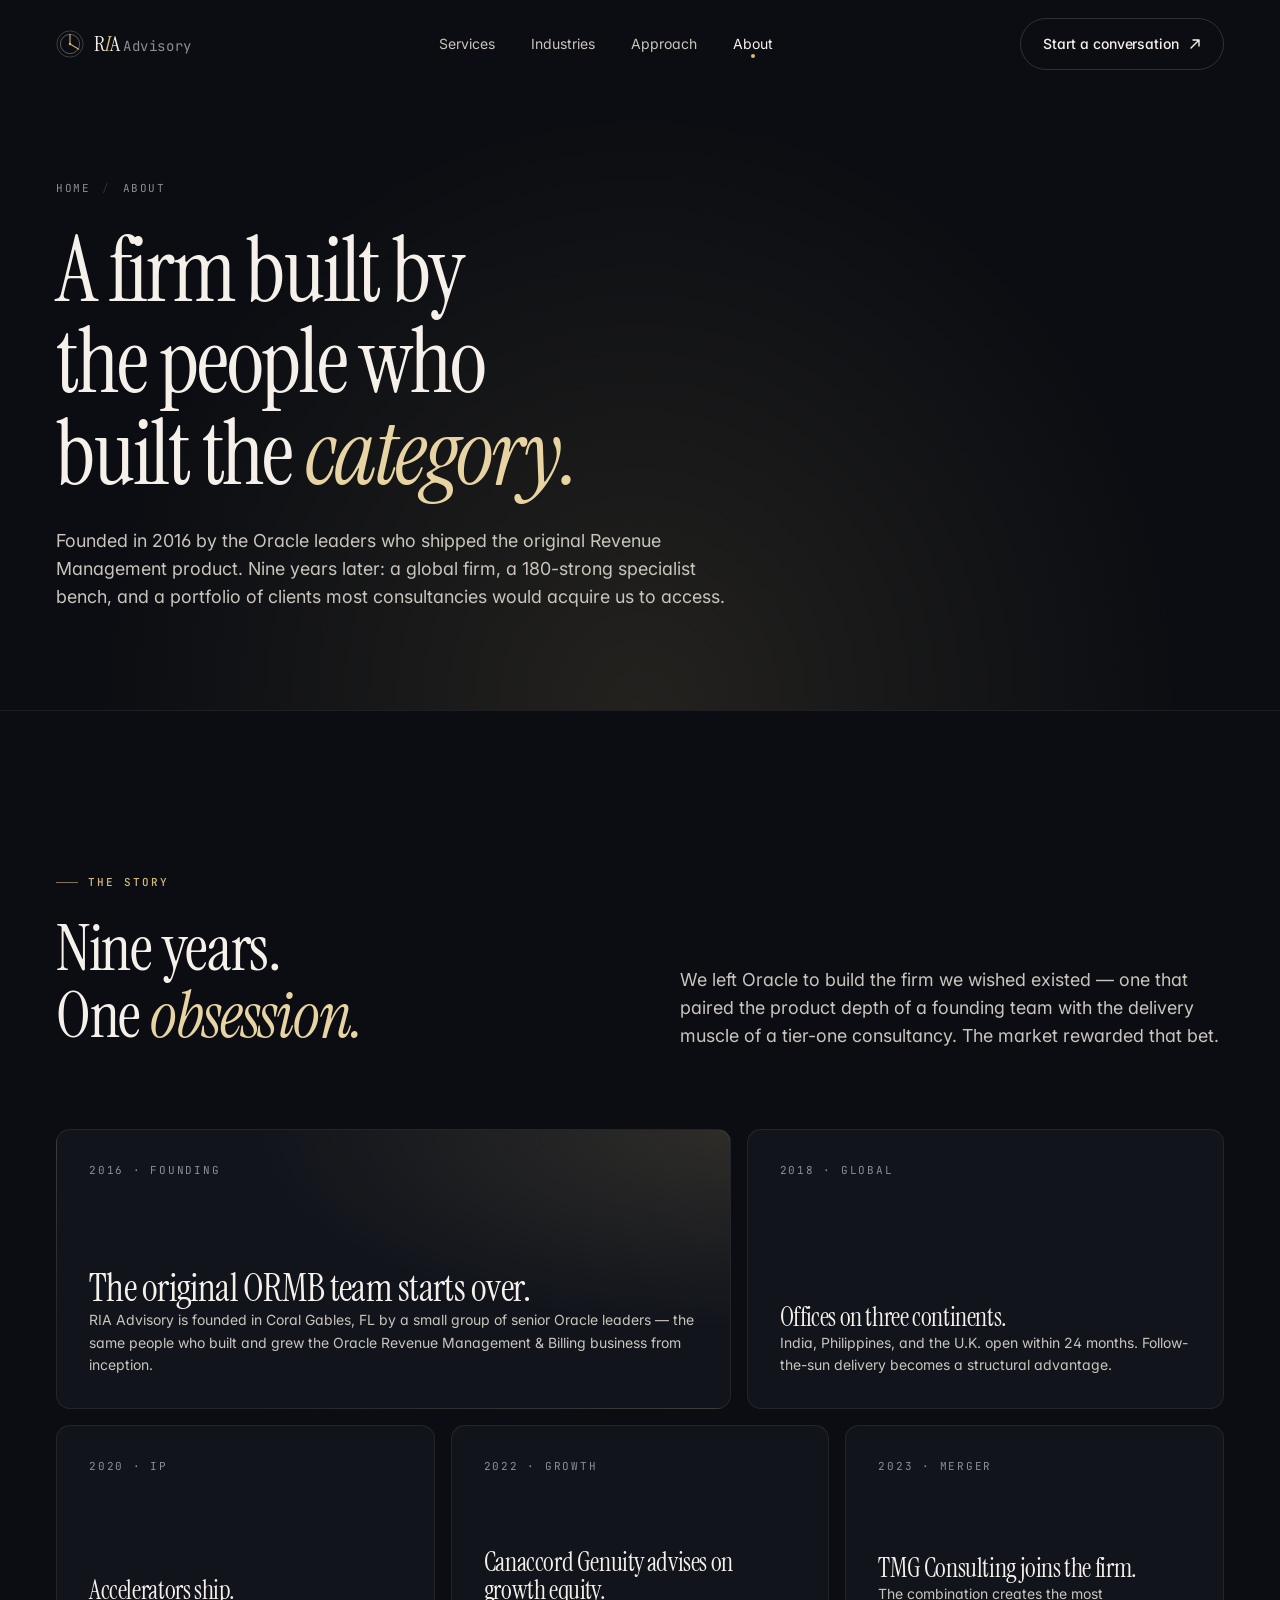
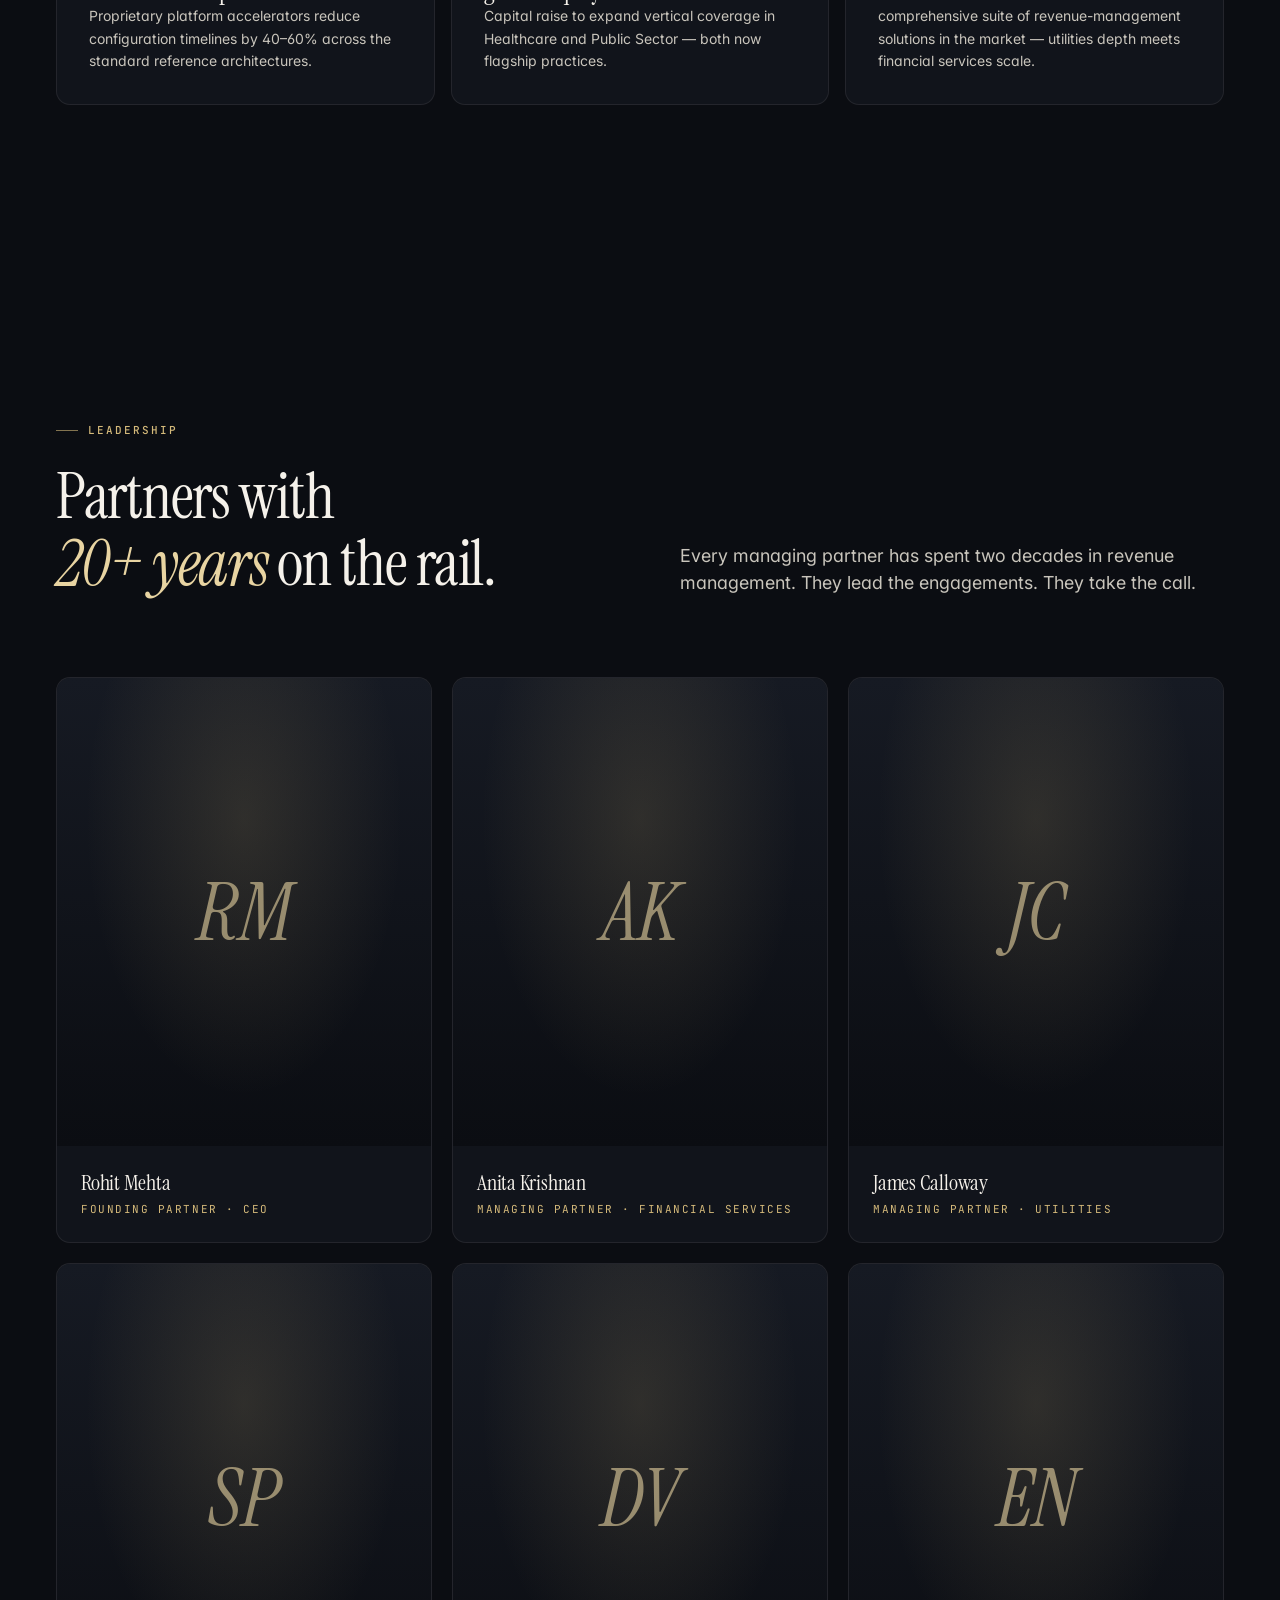
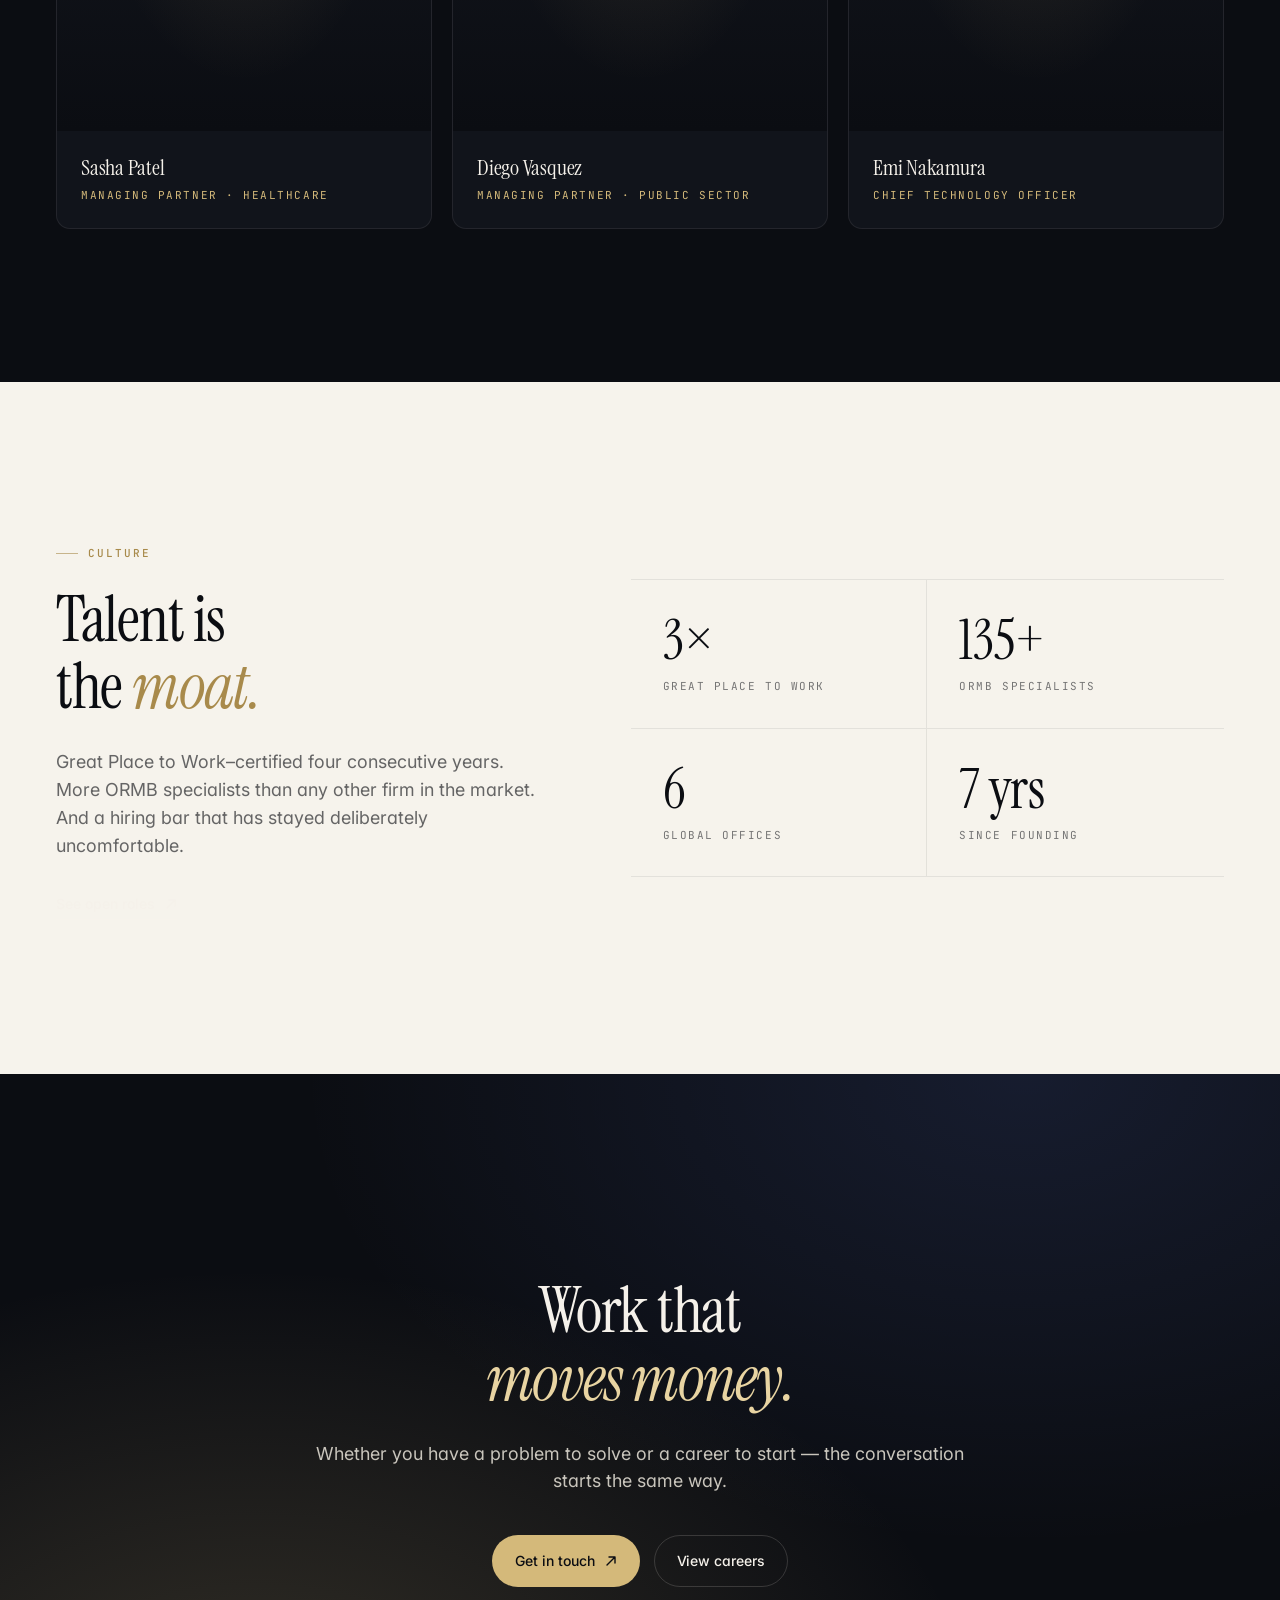
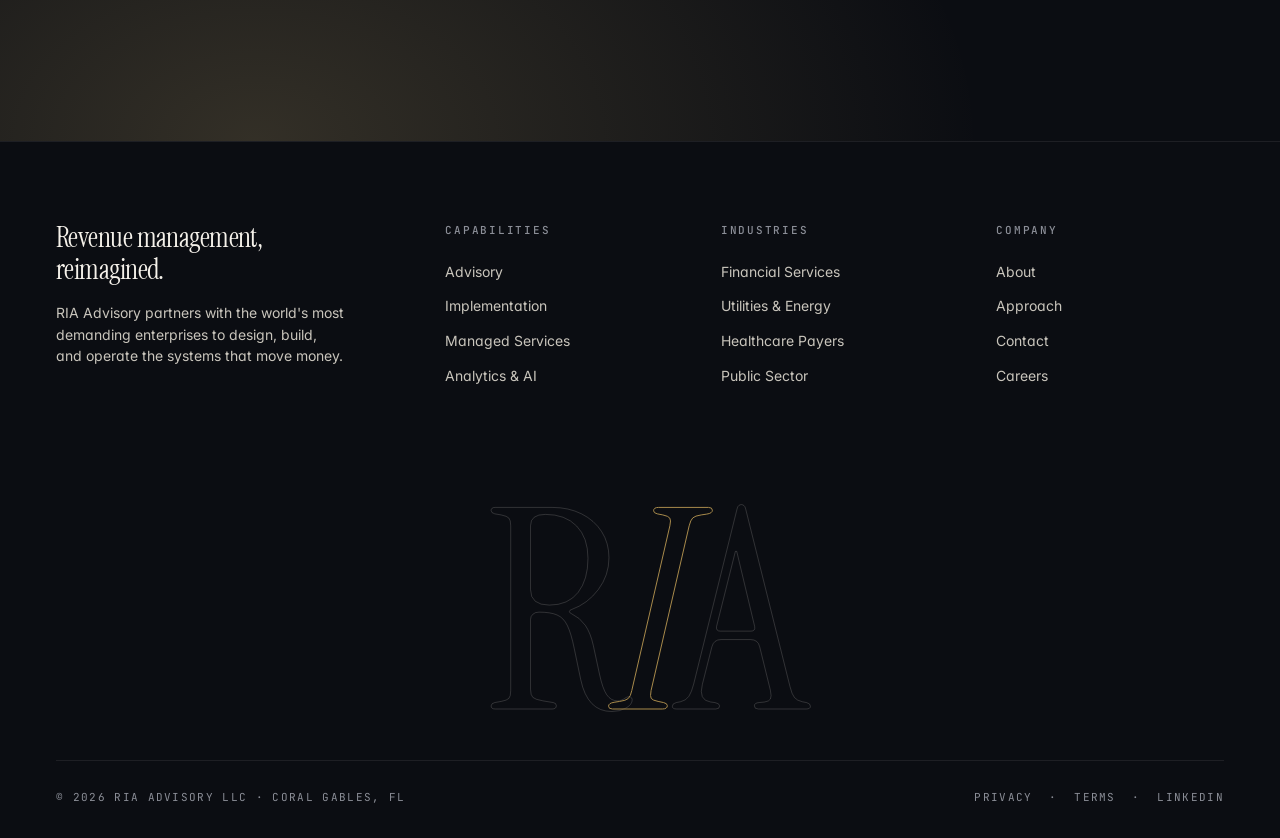
==== about.html @ 01399a69 "Complete site: industries, approach, about, contact + portable demos - industries.html: four-vertica" ====
<!doctype html>
<html lang="en">
<head>
  <meta charset="utf-8" />
  <meta name="viewport" content="width=device-width, initial-scale=1" />
  <title>About — RIA Advisory</title>
  <meta name="description" content="Founded in 2016 by the Oracle leaders who built ORMB. Today: a global consulting firm with the deepest bench of revenue-management specialists in the world." />
  <meta name="theme-color" content="#0B0D12" />
  <link rel="preconnect" href="https://fonts.googleapis.com" />
  <link rel="preconnect" href="https://fonts.gstatic.com" crossorigin />
  <link href="https://fonts.googleapis.com/css2?family=Instrument+Serif:ital@0;1&family=Inter:wght@300;400;500;600&family=JetBrains+Mono:wght@400;500&display=swap" rel="stylesheet" />
  <link rel="icon" type="image/svg+xml" href="assets/img/logo.svg" />
  <link rel="stylesheet" href="assets/css/styles.css" />
</head>
<body>

  <header class="nav">
    <div class="container nav-inner">
      <a href="index.html" class="logo">
        <span class="logo-mark" style="color: var(--ink);">
          <svg viewBox="0 0 64 64" fill="none" aria-hidden="true">
            <circle cx="32" cy="32" r="30" stroke="currentColor" stroke-width="1.4" opacity="0.35"/>
            <circle cx="32" cy="32" r="22" stroke="currentColor" stroke-width="1.4" opacity="0.55"/>
            <path d="M32 10 L32 32 L52 44" stroke="#D4B97A" stroke-width="2.4" stroke-linecap="round"/>
            <circle cx="32" cy="32" r="2.8" fill="#D4B97A"/>
          </svg>
        </span>
        <span class="logo-text">R<em>I</em>A <span style="color: var(--ink-muted); font-size: 14px; letter-spacing: 0.04em; font-family: var(--font-mono); font-style: normal;">Advisory</span></span>
      </a>
      <nav>
        <ul class="nav-links">
          <li><a href="services.html">Services</a></li>
          <li><a href="industries.html">Industries</a></li>
          <li><a href="approach.html">Approach</a></li>
          <li><a href="about.html" class="is-active">About</a></li>
        </ul>
      </nav>
      <div class="nav-cta">
        <a href="contact.html" class="btn btn-ghost">Start a conversation
          <svg class="arrow" width="12" height="12" viewBox="0 0 12 12" fill="none"><path d="M2 10L10 2M10 2H4M10 2V8" stroke="currentColor" stroke-width="1.4" stroke-linecap="round"/></svg>
        </a>
        <button class="menu-toggle" aria-label="Open menu"><span></span></button>
      </div>
    </div>
  </header>

  <div class="mobile-menu">
    <ul>
      <li><a href="services.html">Services</a></li>
      <li><a href="industries.html">Industries</a></li>
      <li><a href="approach.html">Approach</a></li>
      <li><a href="about.html">About</a></li>
      <li><a href="contact.html">Contact</a></li>
    </ul>
  </div>

  <section class="page-hero">
    <div class="container page-hero-inner">
      <div class="breadcrumb" data-reveal>
        <a href="index.html">Home</a><span>/</span>About
      </div>
      <h1 data-reveal data-reveal-delay="1">A firm built by<br/>the people who<br/>built the <em>category.</em></h1>
      <p class="lead" data-reveal data-reveal-delay="2">
        Founded in 2016 by the Oracle leaders who shipped the original
        Revenue Management product. Nine years later: a global firm,
        a 180-strong specialist bench, and a portfolio of clients
        most consultancies would acquire us to access.
      </p>
    </div>
  </section>

  <!-- STORY -->
  <section class="section">
    <div class="container">
      <div class="section-head">
        <div data-reveal>
          <div class="eyebrow">The story</div>
          <h2>Nine years.<br/>One <em>obsession.</em></h2>
        </div>
        <p class="lead" data-reveal data-reveal-delay="1">
          We left Oracle to build the firm we wished existed —
          one that paired the product depth of a founding team with
          the delivery muscle of a tier-one consultancy. The market
          rewarded that bet.
        </p>
      </div>

      <div class="bento">
        <article class="bento-card feature span-7" data-reveal>
          <div><div class="num">2016 · FOUNDING</div></div>
          <div>
            <h3>The original ORMB team starts over.</h3>
            <p>RIA Advisory is founded in Coral Gables, FL by a small group of senior Oracle leaders — the same people who built and grew the Oracle Revenue Management &amp; Billing business from inception.</p>
          </div>
        </article>

        <article class="bento-card span-5" data-reveal data-reveal-delay="1">
          <div><div class="num">2018 · GLOBAL</div></div>
          <div>
            <h3>Offices on three continents.</h3>
            <p>India, Philippines, and the U.K. open within 24 months. Follow-the-sun delivery becomes a structural advantage.</p>
          </div>
        </article>

        <article class="bento-card span-4" data-reveal>
          <div><div class="num">2020 · IP</div></div>
          <div>
            <h3>Accelerators ship.</h3>
            <p>Proprietary platform accelerators reduce configuration timelines by 40–60% across the standard reference architectures.</p>
          </div>
        </article>

        <article class="bento-card span-4" data-reveal data-reveal-delay="1">
          <div><div class="num">2022 · GROWTH</div></div>
          <div>
            <h3>Canaccord Genuity advises on growth equity.</h3>
            <p>Capital raise to expand vertical coverage in Healthcare and Public Sector — both now flagship practices.</p>
          </div>
        </article>

        <article class="bento-card span-4" data-reveal data-reveal-delay="2">
          <div><div class="num">2023 · MERGER</div></div>
          <div>
            <h3>TMG Consulting joins the firm.</h3>
            <p>The combination creates the most comprehensive suite of revenue-management solutions in the market — utilities depth meets financial services scale.</p>
          </div>
        </article>

      </div>
    </div>
  </section>

  <!-- LEADERSHIP -->
  <section class="section">
    <div class="container">
      <div class="section-head">
        <div data-reveal>
          <div class="eyebrow">Leadership</div>
          <h2>Partners with<br/><em>20+ years</em> on the rail.</h2>
        </div>
        <p class="lead" data-reveal data-reveal-delay="1">
          Every managing partner has spent two decades in revenue
          management. They lead the engagements. They take the call.
        </p>
      </div>

      <div class="team-grid">
        <article class="team-card" data-reveal>
          <div class="team-portrait"><div class="initials">RM</div></div>
          <div class="team-meta">
            <h3>Rohit Mehta</h3>
            <div class="role">Founding Partner · CEO</div>
          </div>
        </article>
        <article class="team-card" data-reveal data-reveal-delay="1">
          <div class="team-portrait"><div class="initials">AK</div></div>
          <div class="team-meta">
            <h3>Anita Krishnan</h3>
            <div class="role">Managing Partner · Financial Services</div>
          </div>
        </article>
        <article class="team-card" data-reveal data-reveal-delay="2">
          <div class="team-portrait"><div class="initials">JC</div></div>
          <div class="team-meta">
            <h3>James Calloway</h3>
            <div class="role">Managing Partner · Utilities</div>
          </div>
        </article>
        <article class="team-card" data-reveal>
          <div class="team-portrait"><div class="initials">SP</div></div>
          <div class="team-meta">
            <h3>Sasha Patel</h3>
            <div class="role">Managing Partner · Healthcare</div>
          </div>
        </article>
        <article class="team-card" data-reveal data-reveal-delay="1">
          <div class="team-portrait"><div class="initials">DV</div></div>
          <div class="team-meta">
            <h3>Diego Vasquez</h3>
            <div class="role">Managing Partner · Public Sector</div>
          </div>
        </article>
        <article class="team-card" data-reveal data-reveal-delay="2">
          <div class="team-portrait"><div class="initials">EN</div></div>
          <div class="team-meta">
            <h3>Emi Nakamura</h3>
            <div class="role">Chief Technology Officer</div>
          </div>
        </article>
      </div>
    </div>
  </section>

  <!-- CULTURE / RECOGNITION -->
  <section class="section industries">
    <div class="container">
      <div class="globe-section">
        <div data-reveal>
          <div class="eyebrow" style="margin-bottom: 24px;">Culture</div>
          <h2>Talent is<br/>the <em>moat.</em></h2>
          <p class="lead" style="margin-top: 28px;">
            Great Place to Work–certified four consecutive years.
            More ORMB specialists than any other firm in the market.
            And a hiring bar that has stayed deliberately uncomfortable.
          </p>
          <div style="margin-top: 32px;">
            <a href="#" class="btn-link">
              See open roles
              <svg class="arrow" width="12" height="12" viewBox="0 0 12 12" fill="none"><path d="M2 10L10 2M10 2H4M10 2V8" stroke="currentColor" stroke-width="1.4" stroke-linecap="round"/></svg>
            </a>
          </div>
        </div>

        <div data-reveal data-reveal-delay="1" style="display: grid; grid-template-columns: 1fr 1fr; gap: 0; border-top: 1px solid var(--line-light); border-bottom: 1px solid var(--line-light);">
          <div style="padding: 32px; border-right: 1px solid var(--line-light); border-bottom: 1px solid var(--line-light);">
            <div style="font-family: var(--font-serif); font-size: 56px; line-height: 1; color: var(--ink-dark);"><span data-count="4">0</span>×</div>
            <div style="font-family: var(--font-mono); font-size: 11px; letter-spacing: 0.14em; text-transform: uppercase; color: rgba(11,13,18,0.55); margin-top: 10px;">Great Place to Work</div>
          </div>
          <div style="padding: 32px; border-bottom: 1px solid var(--line-light);">
            <div style="font-family: var(--font-serif); font-size: 56px; line-height: 1; color: var(--ink-dark);"><span data-count="180" data-suffix="+">0</span></div>
            <div style="font-family: var(--font-mono); font-size: 11px; letter-spacing: 0.14em; text-transform: uppercase; color: rgba(11,13,18,0.55); margin-top: 10px;">ORMB specialists</div>
          </div>
          <div style="padding: 32px; border-right: 1px solid var(--line-light);">
            <div style="font-family: var(--font-serif); font-size: 56px; line-height: 1; color: var(--ink-dark);"><span data-count="8">0</span></div>
            <div style="font-family: var(--font-mono); font-size: 11px; letter-spacing: 0.14em; text-transform: uppercase; color: rgba(11,13,18,0.55); margin-top: 10px;">Global offices</div>
          </div>
          <div style="padding: 32px;">
            <div style="font-family: var(--font-serif); font-size: 56px; line-height: 1; color: var(--ink-dark);"><span data-count="9">0</span> yrs</div>
            <div style="font-family: var(--font-mono); font-size: 11px; letter-spacing: 0.14em; text-transform: uppercase; color: rgba(11,13,18,0.55); margin-top: 10px;">Since founding</div>
          </div>
        </div>
      </div>
    </div>
  </section>

  <section class="cta-section">
    <div class="container">
      <div class="cta-inner">
        <div class="eyebrow" data-reveal>Let's talk</div>
        <h2 data-reveal data-reveal-delay="1">Work that<br/><em>moves money.</em></h2>
        <p class="lead" data-reveal data-reveal-delay="2">Whether you have a problem to solve or a career to start — the conversation starts the same way.</p>
        <div class="cta-actions" data-reveal data-reveal-delay="3">
          <a href="contact.html" class="btn btn-gold">Get in touch
            <svg class="arrow" width="12" height="12" viewBox="0 0 12 12" fill="none"><path d="M2 10L10 2M10 2H4M10 2V8" stroke="currentColor" stroke-width="1.4" stroke-linecap="round"/></svg>
          </a>
          <a href="#" class="btn btn-ghost">View careers</a>
        </div>
      </div>
    </div>
  </section>

  <footer class="footer">
    <div class="container">
      <div class="footer-top">
        <div class="footer-brand">
          <h4>Revenue management, reimagined.</h4>
          <p>RIA Advisory partners with the world's most demanding enterprises to design, build, and operate the systems that move money.</p>
        </div>
        <div class="footer-col">
          <h5>Capabilities</h5>
          <ul>
            <li><a href="services.html">Advisory</a></li>
            <li><a href="services.html">Implementation</a></li>
            <li><a href="services.html">Managed Services</a></li>
            <li><a href="services.html">Analytics &amp; AI</a></li>
          </ul>
        </div>
        <div class="footer-col">
          <h5>Industries</h5>
          <ul>
            <li><a href="industries.html">Financial Services</a></li>
            <li><a href="industries.html">Utilities &amp; Energy</a></li>
            <li><a href="industries.html">Healthcare Payers</a></li>
            <li><a href="industries.html">Public Sector</a></li>
          </ul>
        </div>
        <div class="footer-col">
          <h5>Company</h5>
          <ul>
            <li><a href="about.html">About</a></li>
            <li><a href="approach.html">Approach</a></li>
            <li><a href="contact.html">Contact</a></li>
            <li><a href="#">Careers</a></li>
          </ul>
        </div>
      </div>
      <div class="brand-mark-lg">R<em>I</em>A</div>
      <div class="footer-bottom">
        <div>© <span id="y">2026</span> RIA Advisory LLC · Coral Gables, FL</div>
        <div><a href="#">Privacy</a> &nbsp;·&nbsp; <a href="#">Terms</a> &nbsp;·&nbsp; <a href="#">LinkedIn</a></div>
      </div>
    </div>
  </footer>

  <script src="assets/js/main.js" defer></script>
</body>
</html>
---- assets/css/styles.css ----
/* ============================================================
   RIA Advisory — Design System
   ============================================================ */

:root {
  /* Palette */
  --bg: #0B0D12;
  --bg-elev: #11141B;
  --bg-soft: #161A23;
  --bg-light: #F6F3EC;
  --bg-light-soft: #EFEBE1;
  --ink: #F5F1EA;
  --ink-soft: #C9C5BC;
  --ink-muted: #8B8E97;
  --ink-dark: #0B0D12;
  --line: rgba(245, 241, 234, 0.08);
  --line-strong: rgba(245, 241, 234, 0.16);
  --line-light: rgba(11, 13, 18, 0.08);

  /* Accents */
  --gold: #D4B97A;
  --gold-soft: #E8D4A2;
  --gold-deep: #A88A4B;
  --blue: #6A8BFF;
  --blue-deep: #3E5BD9;
  --rust: #C97A4A;

  /* Type */
  --font-serif: "Instrument Serif", "GT Sectra", "New York", Georgia, serif;
  --font-sans: "Inter", -apple-system, BlinkMacSystemFont, "Segoe UI", Helvetica, Arial, sans-serif;
  --font-mono: "JetBrains Mono", "SF Mono", ui-monospace, Menlo, Consolas, monospace;

  /* Layout */
  --maxw: 1280px;
  --gutter: clamp(20px, 5vw, 56px);
  --radius: 4px;
  --radius-lg: 14px;
  --radius-xl: 22px;

  /* Motion */
  --ease: cubic-bezier(0.22, 1, 0.36, 1);
  --ease-out: cubic-bezier(0.16, 1, 0.3, 1);
}

* { box-sizing: border-box; margin: 0; padding: 0; }
*::selection { background: var(--gold); color: var(--ink-dark); }

html { scroll-behavior: smooth; -webkit-text-size-adjust: 100%; }

body {
  font-family: var(--font-sans);
  background: var(--bg);
  color: var(--ink);
  font-size: 16px;
  line-height: 1.55;
  font-weight: 400;
  -webkit-font-smoothing: antialiased;
  -moz-osx-font-smoothing: grayscale;
  overflow-x: hidden;
  font-feature-settings: "ss01", "cv11";
}

img, svg { display: block; max-width: 100%; }
a { color: inherit; text-decoration: none; }
button { font: inherit; color: inherit; background: none; border: 0; cursor: pointer; }

/* ============================================================
   Typography
   ============================================================ */

.eyebrow {
  font-family: var(--font-mono);
  font-size: 11px;
  letter-spacing: 0.18em;
  text-transform: uppercase;
  color: var(--gold);
  font-weight: 500;
  display: inline-flex;
  align-items: center;
  gap: 10px;
}
.eyebrow::before {
  content: "";
  display: inline-block;
  width: 22px;
  height: 1px;
  background: var(--gold);
  opacity: 0.6;
}

.display {
  font-family: var(--font-serif);
  font-weight: 400;
  letter-spacing: -0.02em;
  line-height: 1.02;
  font-size: clamp(48px, 8vw, 112px);
}
.display em { font-style: italic; color: var(--gold-soft); }

h1, h2, h3, h4 { font-weight: 500; letter-spacing: -0.015em; line-height: 1.15; }

h2 {
  font-family: var(--font-serif);
  font-weight: 400;
  font-size: clamp(34px, 5vw, 64px);
  line-height: 1.05;
  letter-spacing: -0.02em;
}
h2 em { font-style: italic; color: var(--gold-soft); }

h3 {
  font-size: clamp(20px, 1.6vw, 24px);
  font-weight: 500;
  letter-spacing: -0.01em;
}

p { color: var(--ink-soft); }
.lead { font-size: clamp(17px, 1.4vw, 20px); line-height: 1.55; color: var(--ink-soft); max-width: 60ch; }

/* ============================================================
   Layout
   ============================================================ */

.container {
  width: 100%;
  max-width: var(--maxw);
  margin: 0 auto;
  padding: 0 var(--gutter);
}

section { position: relative; }

.section {
  padding: clamp(80px, 12vw, 160px) 0;
  position: relative;
}
.section-sm { padding: clamp(60px, 8vw, 100px) 0; }

.divider {
  height: 1px;
  background: var(--line);
  width: 100%;
}

/* ============================================================
   Buttons
   ============================================================ */

.btn {
  display: inline-flex;
  align-items: center;
  gap: 10px;
  padding: 14px 22px;
  border-radius: 999px;
  font-size: 14px;
  font-weight: 500;
  letter-spacing: -0.005em;
  transition: all 0.4s var(--ease);
  white-space: nowrap;
  border: 1px solid transparent;
}

.btn-primary {
  background: var(--ink);
  color: var(--ink-dark);
}
.btn-primary:hover { background: var(--gold); transform: translateY(-1px); }

.btn-ghost {
  border-color: var(--line-strong);
  color: var(--ink);
}
.btn-ghost:hover { border-color: var(--ink-soft); background: rgba(245,241,234,0.04); }

.btn-gold {
  background: var(--gold);
  color: var(--ink-dark);
}
.btn-gold:hover { background: var(--gold-soft); transform: translateY(-1px); }

.btn .arrow { transition: transform 0.4s var(--ease); }
.btn:hover .arrow { transform: translate(3px, -3px); }

.btn-link {
  display: inline-flex;
  align-items: center;
  gap: 10px;
  font-size: 14px;
  font-weight: 500;
  color: var(--ink);
  padding-bottom: 4px;
  border-bottom: 1px solid var(--line-strong);
  transition: all 0.3s var(--ease);
}
.btn-link:hover { border-color: var(--gold); color: var(--gold); }
.btn-link .arrow { transition: transform 0.3s var(--ease); }
.btn-link:hover .arrow { transform: translate(3px, -3px); }

/* ============================================================
   Navigation
   ============================================================ */

.nav {
  position: fixed;
  top: 0; left: 0; right: 0;
  z-index: 100;
  padding: 18px 0;
  transition: all 0.4s var(--ease);
}
.nav::before {
  content: "";
  position: absolute;
  inset: 0;
  background: rgba(11, 13, 18, 0.0);
  backdrop-filter: blur(0);
  -webkit-backdrop-filter: blur(0);
  transition: all 0.4s var(--ease);
  border-bottom: 1px solid transparent;
}
.nav.is-scrolled::before {
  background: rgba(11, 13, 18, 0.72);
  backdrop-filter: blur(18px) saturate(180%);
  -webkit-backdrop-filter: blur(18px) saturate(180%);
  border-bottom-color: var(--line);
}
.nav.is-scrolled { padding: 14px 0; }

.nav-inner {
  position: relative;
  display: flex;
  align-items: center;
  justify-content: space-between;
  gap: 32px;
}

.logo {
  display: inline-flex;
  align-items: center;
  gap: 10px;
  font-family: var(--font-serif);
  font-size: 22px;
  letter-spacing: -0.02em;
  color: var(--ink);
}
.logo-mark {
  width: 28px; height: 28px;
  display: grid;
  place-items: center;
}
.logo-mark svg { width: 100%; height: 100%; }
.logo-text { font-weight: 400; }
.logo-text em { font-style: italic; color: var(--gold); }

.nav-links {
  display: flex;
  align-items: center;
  gap: 36px;
  list-style: none;
}
.nav-links a {
  font-size: 14px;
  color: var(--ink-soft);
  transition: color 0.3s var(--ease);
  position: relative;
}
.nav-links a:hover { color: var(--ink); }
.nav-links a.is-active { color: var(--ink); }
.nav-links a.is-active::after {
  content: "";
  position: absolute;
  bottom: -6px;
  left: 50%;
  transform: translateX(-50%);
  width: 4px; height: 4px;
  border-radius: 50%;
  background: var(--gold);
}

.nav-cta { display: flex; align-items: center; gap: 12px; }

.menu-toggle {
  display: none;
  width: 40px;
  height: 40px;
  align-items: center;
  justify-content: center;
  border: 1px solid var(--line-strong);
  border-radius: 999px;
}
.menu-toggle span {
  display: block;
  width: 16px;
  height: 1px;
  background: var(--ink);
  position: relative;
}
.menu-toggle span::before, .menu-toggle span::after {
  content: "";
  position: absolute;
  left: 0;
  width: 16px;
  height: 1px;
  background: var(--ink);
}
.menu-toggle span::before { top: -5px; }
.menu-toggle span::after { top: 5px; }

@media (max-width: 880px) {
  .nav-links { display: none; }
  .menu-toggle { display: inline-flex; }
  .nav-cta .btn { display: none; }
}

/* Mobile menu drawer */
.mobile-menu {
  position: fixed;
  inset: 0;
  background: var(--bg);
  z-index: 99;
  padding: 100px var(--gutter) 40px;
  opacity: 0;
  visibility: hidden;
  transition: all 0.5s var(--ease);
}
.mobile-menu.is-open { opacity: 1; visibility: visible; }
.mobile-menu ul { list-style: none; display: flex; flex-direction: column; gap: 8px; }
.mobile-menu a {
  display: block;
  padding: 18px 0;
  font-family: var(--font-serif);
  font-size: 36px;
  letter-spacing: -0.02em;
  border-bottom: 1px solid var(--line);
}

/* ============================================================
   Hero
   ============================================================ */

.hero {
  position: relative;
  padding-top: clamp(140px, 18vh, 200px);
  padding-bottom: clamp(80px, 12vw, 140px);
  min-height: 100vh;
  display: flex;
  align-items: center;
  overflow: hidden;
}

.hero-bg {
  position: absolute;
  inset: 0;
  z-index: 0;
  overflow: hidden;
  pointer-events: none;
}
.hero-bg::before {
  content: "";
  position: absolute;
  top: -10%;
  right: -10%;
  width: 60%;
  height: 80%;
  background: radial-gradient(ellipse at center, rgba(212,185,122,0.18), transparent 60%);
  filter: blur(60px);
}
.hero-bg::after {
  content: "";
  position: absolute;
  bottom: -20%;
  left: -10%;
  width: 60%;
  height: 70%;
  background: radial-gradient(ellipse at center, rgba(106,139,255,0.12), transparent 60%);
  filter: blur(60px);
}

.grid-overlay {
  position: absolute;
  inset: 0;
  background-image:
    linear-gradient(var(--line) 1px, transparent 1px),
    linear-gradient(90deg, var(--line) 1px, transparent 1px);
  background-size: 80px 80px;
  mask-image: radial-gradient(ellipse at 50% 40%, black 20%, transparent 75%);
  -webkit-mask-image: radial-gradient(ellipse at 50% 40%, black 20%, transparent 75%);
  pointer-events: none;
  opacity: 0.5;
}

.hero-content {
  position: relative;
  z-index: 2;
  display: grid;
  grid-template-columns: 1.4fr 1fr;
  gap: 80px;
  align-items: end;
  width: 100%;
}

@media (max-width: 920px) {
  .hero-content { grid-template-columns: 1fr; gap: 48px; }
}

.hero-headline { max-width: 900px; }
.hero-headline .eyebrow { margin-bottom: 28px; }
.hero-headline .display { margin-bottom: 36px; }
.hero-headline .lead { margin-bottom: 40px; max-width: 56ch; }

.hero-actions { display: flex; gap: 14px; flex-wrap: wrap; }

.hero-side {
  border-left: 1px solid var(--line);
  padding-left: 32px;
  display: flex;
  flex-direction: column;
  gap: 28px;
  align-self: end;
}
@media (max-width: 920px) {
  .hero-side { border-left: 0; padding-left: 0; border-top: 1px solid var(--line); padding-top: 32px; }
}
.hero-stat .num {
  font-family: var(--font-serif);
  font-size: 56px;
  line-height: 1;
  letter-spacing: -0.02em;
  color: var(--ink);
}
.hero-stat .num em { font-style: italic; color: var(--gold-soft); }
.hero-stat .label {
  margin-top: 8px;
  font-family: var(--font-mono);
  font-size: 11px;
  letter-spacing: 0.14em;
  text-transform: uppercase;
  color: var(--ink-muted);
}

/* Scroll indicator */
.scroll-indicator {
  position: absolute;
  bottom: 36px;
  left: 50%;
  transform: translateX(-50%);
  display: flex;
  flex-direction: column;
  align-items: center;
  gap: 12px;
  color: var(--ink-muted);
  font-family: var(--font-mono);
  font-size: 10px;
  letter-spacing: 0.2em;
  text-transform: uppercase;
  z-index: 2;
}
.scroll-indicator .line {
  width: 1px;
  height: 40px;
  background: linear-gradient(to bottom, transparent, var(--gold));
  animation: scroll-pulse 2.4s infinite var(--ease);
}
@keyframes scroll-pulse {
  0%, 100% { transform: scaleY(0.4); transform-origin: top; opacity: 0.4; }
  50% { transform: scaleY(1); opacity: 1; }
}

/* ============================================================
   Marquee / Client strip
   ============================================================ */

.marquee {
  padding: 32px 0;
  border-top: 1px solid var(--line);
  border-bottom: 1px solid var(--line);
  background: rgba(245,241,234,0.015);
  overflow: hidden;
  position: relative;
}
.marquee-label {
  position: absolute;
  left: var(--gutter);
  top: 50%;
  transform: translateY(-50%);
  background: var(--bg);
  padding-right: 28px;
  font-family: var(--font-mono);
  font-size: 11px;
  letter-spacing: 0.18em;
  text-transform: uppercase;
  color: var(--ink-muted);
  z-index: 2;
}
.marquee-label::after {
  content: "";
  position: absolute;
  left: 100%;
  top: 50%;
  transform: translateY(-50%);
  width: 80px;
  height: 100%;
  background: linear-gradient(to right, var(--bg), transparent);
}
.marquee-track {
  display: flex;
  width: max-content;
  animation: marquee 50s linear infinite;
  gap: 80px;
  padding-left: 360px;
  align-items: center;
}
.marquee-item {
  font-family: var(--font-serif);
  font-size: 26px;
  letter-spacing: -0.01em;
  color: var(--ink-muted);
  white-space: nowrap;
  display: flex;
  align-items: center;
  gap: 80px;
  transition: color 0.3s var(--ease);
}
.marquee-item:hover { color: var(--ink); }
.marquee-item::after {
  content: "✦";
  font-size: 8px;
  color: var(--gold);
  opacity: 0.6;
}
@keyframes marquee {
  to { transform: translateX(-50%); }
}

/* ============================================================
   Capabilities — bento grid
   ============================================================ */

.section-head {
  display: grid;
  grid-template-columns: 1fr 1fr;
  gap: 80px;
  margin-bottom: 80px;
  align-items: end;
}
@media (max-width: 880px) {
  .section-head { grid-template-columns: 1fr; gap: 24px; margin-bottom: 48px; }
}
.section-head .eyebrow { margin-bottom: 24px; }
.section-head .lead { max-width: 52ch; }

.bento {
  display: grid;
  grid-template-columns: repeat(12, 1fr);
  gap: 16px;
}

.bento-card {
  background: var(--bg-elev);
  border: 1px solid var(--line);
  border-radius: var(--radius-lg);
  padding: 32px;
  position: relative;
  overflow: hidden;
  transition: all 0.5s var(--ease);
  min-height: 280px;
  display: flex;
  flex-direction: column;
  justify-content: space-between;
  gap: 24px;
}
.bento-card:hover {
  border-color: var(--line-strong);
  background: var(--bg-soft);
  transform: translateY(-2px);
}
.bento-card .num {
  font-family: var(--font-mono);
  font-size: 11px;
  letter-spacing: 0.16em;
  color: var(--ink-muted);
}
.bento-card h3 {
  font-family: var(--font-serif);
  font-size: clamp(24px, 2vw, 32px);
  font-weight: 400;
  letter-spacing: -0.015em;
  line-height: 1.1;
}
.bento-card p { font-size: 14px; line-height: 1.6; }
.bento-card .tags {
  display: flex;
  gap: 8px;
  flex-wrap: wrap;
}
.bento-card .tag {
  font-family: var(--font-mono);
  font-size: 10px;
  letter-spacing: 0.1em;
  text-transform: uppercase;
  color: var(--ink-muted);
  padding: 5px 10px;
  border: 1px solid var(--line);
  border-radius: 999px;
}

.bento-card.span-4 { grid-column: span 4; }
.bento-card.span-5 { grid-column: span 5; }
.bento-card.span-6 { grid-column: span 6; }
.bento-card.span-7 { grid-column: span 7; }
.bento-card.span-8 { grid-column: span 8; }
.bento-card.span-12 { grid-column: span 12; }

.bento-card.feature {
  background:
    radial-gradient(ellipse at top right, rgba(212,185,122,0.15), transparent 50%),
    var(--bg-elev);
}
.bento-card.feature h3 { font-size: clamp(28px, 3vw, 44px); }

@media (max-width: 880px) {
  .bento { grid-template-columns: 1fr; }
  .bento-card { grid-column: span 1 !important; min-height: 220px; }
}

/* glyph */
.glyph {
  width: 48px;
  height: 48px;
  border-radius: 12px;
  display: grid;
  place-items: center;
  background: rgba(212,185,122,0.1);
  border: 1px solid rgba(212,185,122,0.2);
  color: var(--gold);
}

/* ============================================================
   Industries
   ============================================================ */

.industries {
  background: var(--bg-light);
  color: var(--ink-dark);
}
.industries .eyebrow { color: var(--gold-deep); }
.industries .eyebrow::before { background: var(--gold-deep); }
.industries p { color: rgba(11,13,18,0.62); }
.industries h2 em { color: var(--gold-deep); }

.industry-list {
  border-top: 1px solid var(--line-light);
}
.industry-row {
  display: grid;
  grid-template-columns: 80px 1fr 2fr 60px;
  gap: 40px;
  align-items: center;
  padding: 36px 0;
  border-bottom: 1px solid var(--line-light);
  cursor: pointer;
  transition: all 0.5s var(--ease);
  position: relative;
}
.industry-row::before {
  content: "";
  position: absolute;
  left: -24px;
  right: -24px;
  top: 0;
  bottom: 0;
  background: rgba(11,13,18,0.03);
  border-radius: var(--radius-lg);
  opacity: 0;
  transition: opacity 0.4s var(--ease);
  z-index: -1;
}
.industry-row:hover::before { opacity: 1; }
.industry-row:hover .industry-name { color: var(--gold-deep); }
.industry-row:hover .arrow-circle { background: var(--ink-dark); color: var(--ink); border-color: var(--ink-dark); }

.industry-num {
  font-family: var(--font-mono);
  font-size: 12px;
  color: rgba(11,13,18,0.4);
  letter-spacing: 0.1em;
}
.industry-name {
  font-family: var(--font-serif);
  font-size: clamp(28px, 3.4vw, 48px);
  letter-spacing: -0.02em;
  line-height: 1;
  transition: color 0.4s var(--ease);
}
.industry-desc { color: rgba(11,13,18,0.6); font-size: 15px; }
.arrow-circle {
  width: 44px;
  height: 44px;
  border-radius: 50%;
  border: 1px solid var(--line-light);
  display: grid;
  place-items: center;
  justify-self: end;
  transition: all 0.4s var(--ease);
}
.arrow-circle svg { width: 14px; height: 14px; transition: transform 0.4s var(--ease); }
.industry-row:hover .arrow-circle svg { transform: translate(2px, -2px); }

@media (max-width: 720px) {
  .industry-row { grid-template-columns: 40px 1fr 44px; gap: 16px; }
  .industry-desc { display: none; }
}

/* ============================================================
   Stats block
   ============================================================ */

.stats {
  display: grid;
  grid-template-columns: repeat(4, 1fr);
  gap: 0;
  border-top: 1px solid var(--line);
  border-bottom: 1px solid var(--line);
}
.stat {
  padding: 56px 32px;
  border-right: 1px solid var(--line);
  display: flex;
  flex-direction: column;
  gap: 14px;
}
.stat:last-child { border-right: 0; }
.stat .v {
  font-family: var(--font-serif);
  font-size: clamp(48px, 5vw, 72px);
  line-height: 1;
  letter-spacing: -0.025em;
  color: var(--ink);
}
.stat .v em { font-style: italic; color: var(--gold-soft); }
.stat .l {
  font-family: var(--font-mono);
  font-size: 11px;
  letter-spacing: 0.16em;
  text-transform: uppercase;
  color: var(--ink-muted);
}
.stat .d { color: var(--ink-soft); font-size: 14px; line-height: 1.5; }

@media (max-width: 880px) {
  .stats { grid-template-columns: 1fr 1fr; }
  .stat { border-right: 0; border-bottom: 1px solid var(--line); padding: 36px 24px; }
  .stat:nth-child(odd) { border-right: 1px solid var(--line); }
  .stat:nth-last-child(-n+2) { border-bottom: 0; }
}

/* ============================================================
   Approach / process
   ============================================================ */

.approach-grid {
  display: grid;
  grid-template-columns: repeat(3, 1fr);
  gap: 24px;
}
@media (max-width: 880px) {
  .approach-grid { grid-template-columns: 1fr; }
}

.approach-card {
  position: relative;
  padding: 40px 32px;
  border: 1px solid var(--line);
  border-radius: var(--radius-lg);
  background: var(--bg-elev);
  display: flex;
  flex-direction: column;
  gap: 20px;
  transition: all 0.5s var(--ease);
  overflow: hidden;
  min-height: 380px;
}
.approach-card::after {
  content: "";
  position: absolute;
  top: 0; left: 0; right: 0;
  height: 1px;
  background: linear-gradient(to right, transparent, var(--gold), transparent);
  opacity: 0;
  transition: opacity 0.5s var(--ease);
}
.approach-card:hover::after { opacity: 1; }
.approach-card:hover { transform: translateY(-4px); border-color: var(--line-strong); }
.approach-card .num {
  font-family: var(--font-serif);
  font-size: 80px;
  line-height: 1;
  color: var(--gold-soft);
  font-style: italic;
  opacity: 0.5;
}
.approach-card h3 {
  font-family: var(--font-serif);
  font-size: 32px;
  font-weight: 400;
  letter-spacing: -0.02em;
}
.approach-card p { font-size: 15px; line-height: 1.6; flex: 1; }
.approach-card .keys {
  list-style: none;
  display: flex;
  flex-direction: column;
  gap: 8px;
  margin-top: 8px;
  padding-top: 20px;
  border-top: 1px solid var(--line);
}
.approach-card .keys li {
  font-family: var(--font-mono);
  font-size: 11px;
  letter-spacing: 0.08em;
  text-transform: uppercase;
  color: var(--ink-muted);
  display: flex;
  align-items: center;
  gap: 10px;
}
.approach-card .keys li::before {
  content: "→";
  color: var(--gold);
}

/* ============================================================
   Quote / Testimonial
   ============================================================ */

.quote-section {
  background:
    radial-gradient(circle at 80% 50%, rgba(212,185,122,0.08), transparent 60%),
    var(--bg);
}

.quote {
  max-width: 1000px;
  margin: 0 auto;
  text-align: center;
}
.quote-mark {
  font-family: var(--font-serif);
  font-size: 120px;
  line-height: 0.5;
  color: var(--gold);
  font-style: italic;
  margin-bottom: 20px;
}
.quote blockquote {
  font-family: var(--font-serif);
  font-size: clamp(28px, 3.4vw, 48px);
  font-weight: 400;
  line-height: 1.2;
  letter-spacing: -0.015em;
  color: var(--ink);
}
.quote blockquote em { font-style: italic; color: var(--gold-soft); }
.quote-cite {
  margin-top: 40px;
  font-family: var(--font-mono);
  font-size: 12px;
  letter-spacing: 0.16em;
  text-transform: uppercase;
  color: var(--ink-muted);
}
.quote-cite strong { color: var(--ink); font-weight: 500; }

/* ============================================================
   Case studies
   ============================================================ */

.cases {
  display: grid;
  grid-template-columns: repeat(3, 1fr);
  gap: 20px;
}
@media (max-width: 980px) {
  .cases { grid-template-columns: 1fr 1fr; }
}
@media (max-width: 640px) {
  .cases { grid-template-columns: 1fr; }
}

.case {
  border: 1px solid var(--line);
  border-radius: var(--radius-lg);
  overflow: hidden;
  background: var(--bg-elev);
  transition: all 0.5s var(--ease);
  display: flex;
  flex-direction: column;
}
.case:hover {
  transform: translateY(-4px);
  border-color: var(--line-strong);
}
.case-visual {
  aspect-ratio: 16/10;
  position: relative;
  overflow: hidden;
  background: var(--bg-soft);
  display: grid;
  place-items: center;
}
.case-visual svg { width: 60%; height: 60%; opacity: 0.55; transition: transform 0.6s var(--ease); }
.case:hover .case-visual svg { transform: scale(1.05); }
.case-visual .tag {
  position: absolute;
  top: 14px;
  left: 14px;
  font-family: var(--font-mono);
  font-size: 10px;
  letter-spacing: 0.14em;
  text-transform: uppercase;
  background: rgba(11,13,18,0.7);
  backdrop-filter: blur(8px);
  border: 1px solid var(--line-strong);
  padding: 6px 10px;
  border-radius: 999px;
  color: var(--ink-soft);
}
.case-body { padding: 28px; display: flex; flex-direction: column; gap: 14px; flex: 1; }
.case-body h3 { font-family: var(--font-serif); font-weight: 400; font-size: 24px; letter-spacing: -0.01em; }
.case-body p { font-size: 14px; flex: 1; }
.case-meta {
  display: flex;
  gap: 18px;
  padding-top: 18px;
  margin-top: 6px;
  border-top: 1px solid var(--line);
}
.case-meta .metric { display: flex; flex-direction: column; gap: 2px; }
.case-meta .metric .v {
  font-family: var(--font-serif);
  font-size: 22px;
  line-height: 1;
  color: var(--gold-soft);
}
.case-meta .metric .l {
  font-family: var(--font-mono);
  font-size: 9px;
  letter-spacing: 0.14em;
  text-transform: uppercase;
  color: var(--ink-muted);
}

/* ============================================================
   Global presence
   ============================================================ */

.globe-section {
  display: grid;
  grid-template-columns: 1fr 1.2fr;
  gap: 80px;
  align-items: center;
}
@media (max-width: 880px) {
  .globe-section { grid-template-columns: 1fr; gap: 48px; }
}

.locations {
  list-style: none;
  display: grid;
  grid-template-columns: 1fr 1fr;
  gap: 0;
  border-top: 1px solid var(--line);
}
.locations li {
  padding: 22px 0;
  border-bottom: 1px solid var(--line);
  display: flex;
  align-items: center;
  gap: 14px;
  font-family: var(--font-mono);
  font-size: 13px;
  letter-spacing: 0.06em;
  color: var(--ink-soft);
}
.locations li::before {
  content: "";
  width: 6px; height: 6px; border-radius: 50%;
  background: var(--gold);
  box-shadow: 0 0 12px rgba(212,185,122,0.6);
  flex-shrink: 0;
}
.locations li .country {
  margin-left: auto;
  color: var(--ink-muted);
  font-size: 11px;
}

.globe-visual {
  aspect-ratio: 1;
  position: relative;
  border-radius: 50%;
  background:
    radial-gradient(circle at 30% 30%, rgba(212,185,122,0.15), transparent 50%),
    radial-gradient(circle at 70% 70%, rgba(106,139,255,0.1), transparent 60%),
    var(--bg-soft);
  border: 1px solid var(--line-strong);
  overflow: hidden;
  display: grid;
  place-items: center;
}
.globe-visual::before {
  content: "";
  position: absolute;
  inset: 0;
  background-image:
    radial-gradient(circle at 1px 1px, rgba(245,241,234,0.12) 1px, transparent 0);
  background-size: 14px 14px;
  mask-image: radial-gradient(circle at center, black 30%, transparent 75%);
  -webkit-mask-image: radial-gradient(circle at center, black 30%, transparent 75%);
}
.globe-visual svg { position: relative; z-index: 2; width: 70%; height: 70%; }
.globe-orbit {
  position: absolute;
  border-radius: 50%;
  border: 1px dashed var(--line);
  animation: orbit 30s linear infinite;
}
.globe-orbit.o1 { inset: 8%; }
.globe-orbit.o2 { inset: 20%; animation-duration: 45s; animation-direction: reverse; }
@keyframes orbit { to { transform: rotate(360deg); } }

/* ============================================================
   CTA
   ============================================================ */

.cta-section { padding: clamp(80px, 12vw, 160px) 0; position: relative; overflow: hidden; }
.cta-section::before {
  content: "";
  position: absolute;
  inset: 0;
  background:
    radial-gradient(ellipse at 20% 100%, rgba(212,185,122,0.2), transparent 50%),
    radial-gradient(ellipse at 80% 0%, rgba(106,139,255,0.12), transparent 50%);
  pointer-events: none;
}
.cta-inner {
  position: relative;
  text-align: center;
  max-width: 900px;
  margin: 0 auto;
}
.cta-inner h2 { margin: 24px 0 28px; }
.cta-inner .lead { margin: 0 auto 40px; }
.cta-actions { display: inline-flex; gap: 14px; flex-wrap: wrap; justify-content: center; }

/* ============================================================
   Footer
   ============================================================ */

.footer {
  border-top: 1px solid var(--line);
  padding-top: 80px;
  padding-bottom: 32px;
  background: var(--bg);
  position: relative;
}

.footer-top {
  display: grid;
  grid-template-columns: 1.5fr 1fr 1fr 1fr;
  gap: 48px;
  padding-bottom: 60px;
}
@media (max-width: 880px) {
  .footer-top { grid-template-columns: 1fr 1fr; gap: 32px; }
}

.footer-brand h4 {
  font-family: var(--font-serif);
  font-weight: 400;
  font-size: 28px;
  letter-spacing: -0.02em;
  margin-bottom: 16px;
  max-width: 16ch;
}
.footer-brand p { font-size: 14px; max-width: 32ch; }

.footer-col h5 {
  font-family: var(--font-mono);
  font-size: 11px;
  letter-spacing: 0.16em;
  text-transform: uppercase;
  color: var(--ink-muted);
  margin-bottom: 20px;
  font-weight: 500;
}
.footer-col ul { list-style: none; display: flex; flex-direction: column; gap: 10px; }
.footer-col a {
  font-size: 14px;
  color: var(--ink-soft);
  transition: color 0.3s var(--ease);
}
.footer-col a:hover { color: var(--gold); }

.footer-bottom {
  padding-top: 28px;
  border-top: 1px solid var(--line);
  display: flex;
  justify-content: space-between;
  align-items: center;
  gap: 16px;
  flex-wrap: wrap;
  font-family: var(--font-mono);
  font-size: 11px;
  letter-spacing: 0.12em;
  text-transform: uppercase;
  color: var(--ink-muted);
}
.footer-bottom a { color: var(--ink-muted); }
.footer-bottom a:hover { color: var(--ink); }

.brand-mark-lg {
  font-family: var(--font-serif);
  font-size: clamp(120px, 22vw, 280px);
  line-height: 0.9;
  letter-spacing: -0.04em;
  color: transparent;
  -webkit-text-stroke: 1px var(--line-strong);
  text-align: center;
  padding: 40px 0 20px;
  user-select: none;
  pointer-events: none;
}
.brand-mark-lg em { font-style: italic; -webkit-text-stroke-color: var(--gold-deep); }

/* ============================================================
   Inner page header (sub-hero)
   ============================================================ */

.page-hero {
  padding-top: 180px;
  padding-bottom: 100px;
  position: relative;
  overflow: hidden;
  border-bottom: 1px solid var(--line);
}
.page-hero::before {
  content: "";
  position: absolute;
  inset: 0;
  background: radial-gradient(ellipse at 50% 100%, rgba(212,185,122,0.12), transparent 60%);
}
.page-hero-inner { position: relative; }
.page-hero .breadcrumb {
  font-family: var(--font-mono);
  font-size: 11px;
  letter-spacing: 0.14em;
  text-transform: uppercase;
  color: var(--ink-muted);
  margin-bottom: 28px;
}
.page-hero .breadcrumb a { color: var(--ink-muted); }
.page-hero .breadcrumb a:hover { color: var(--gold); }
.page-hero .breadcrumb span { margin: 0 12px; color: var(--line-strong); }
.page-hero h1 {
  font-family: var(--font-serif);
  font-weight: 400;
  font-size: clamp(48px, 7vw, 96px);
  line-height: 1.02;
  letter-spacing: -0.025em;
  max-width: 16ch;
  margin-bottom: 28px;
}
.page-hero h1 em { font-style: italic; color: var(--gold-soft); }
.page-hero .lead { max-width: 62ch; font-size: clamp(17px, 1.4vw, 21px); }

/* ============================================================
   Service detail
   ============================================================ */

.service-block {
  display: grid;
  grid-template-columns: 1fr 1.6fr;
  gap: 60px;
  padding: 60px 0;
  border-bottom: 1px solid var(--line);
  align-items: start;
}
.service-block:last-child { border-bottom: 0; }
@media (max-width: 880px) {
  .service-block { grid-template-columns: 1fr; gap: 24px; }
}
.service-block .label {
  font-family: var(--font-mono);
  font-size: 11px;
  letter-spacing: 0.16em;
  text-transform: uppercase;
  color: var(--gold);
}
.service-block h2 {
  font-size: clamp(28px, 3.4vw, 44px);
  margin-top: 12px;
}
.service-block .right { display: flex; flex-direction: column; gap: 24px; }
.service-block .right p { font-size: 16px; max-width: 60ch; }
.service-block .pills {
  display: flex;
  flex-wrap: wrap;
  gap: 8px;
  margin-top: 6px;
}
.service-block .pill {
  font-size: 13px;
  padding: 8px 14px;
  border-radius: 999px;
  border: 1px solid var(--line);
  background: var(--bg-elev);
  color: var(--ink-soft);
}

/* ============================================================
   Contact form
   ============================================================ */

.contact-grid {
  display: grid;
  grid-template-columns: 1fr 1.2fr;
  gap: 60px;
  align-items: start;
}
@media (max-width: 880px) { .contact-grid { grid-template-columns: 1fr; } }

.contact-info { display: flex; flex-direction: column; gap: 32px; }
.contact-info .block .l {
  font-family: var(--font-mono);
  font-size: 11px;
  letter-spacing: 0.14em;
  text-transform: uppercase;
  color: var(--ink-muted);
  margin-bottom: 8px;
}
.contact-info .block .v {
  font-family: var(--font-serif);
  font-size: 22px;
  letter-spacing: -0.01em;
}
.contact-info .block .v a { color: var(--ink); border-bottom: 1px solid var(--line-strong); transition: all 0.3s var(--ease); }
.contact-info .block .v a:hover { color: var(--gold); border-color: var(--gold); }

.form {
  background: var(--bg-elev);
  border: 1px solid var(--line);
  border-radius: var(--radius-lg);
  padding: 36px;
  display: flex;
  flex-direction: column;
  gap: 20px;
}
.form-row {
  display: grid;
  grid-template-columns: 1fr 1fr;
  gap: 20px;
}
@media (max-width: 600px) { .form-row { grid-template-columns: 1fr; } }
.field { display: flex; flex-direction: column; gap: 8px; }
.field label {
  font-family: var(--font-mono);
  font-size: 11px;
  letter-spacing: 0.14em;
  text-transform: uppercase;
  color: var(--ink-muted);
}
.field input, .field textarea, .field select {
  background: var(--bg);
  border: 1px solid var(--line);
  border-radius: 8px;
  padding: 14px 16px;
  color: var(--ink);
  font: inherit;
  transition: border-color 0.3s var(--ease);
}
.field input:focus, .field textarea:focus, .field select:focus {
  outline: none;
  border-color: var(--gold);
}
.field textarea { resize: vertical; min-height: 120px; }

/* ============================================================
   Team
   ============================================================ */

.team-grid {
  display: grid;
  grid-template-columns: repeat(3, 1fr);
  gap: 20px;
}
@media (max-width: 880px) { .team-grid { grid-template-columns: 1fr 1fr; } }
@media (max-width: 580px) { .team-grid { grid-template-columns: 1fr; } }

.team-card {
  border: 1px solid var(--line);
  border-radius: var(--radius-lg);
  overflow: hidden;
  background: var(--bg-elev);
  transition: all 0.5s var(--ease);
}
.team-card:hover { border-color: var(--line-strong); transform: translateY(-3px); }
.team-portrait {
  aspect-ratio: 4/5;
  position: relative;
  background: linear-gradient(180deg, var(--bg-soft), var(--bg));
  overflow: hidden;
  display: grid;
  place-items: center;
}
.team-portrait .initials {
  font-family: var(--font-serif);
  font-size: 80px;
  font-style: italic;
  color: var(--gold-soft);
  opacity: 0.6;
}
.team-portrait::before {
  content: "";
  position: absolute;
  inset: 0;
  background:
    radial-gradient(ellipse at 50% 30%, rgba(212,185,122,0.15), transparent 60%);
}
.team-meta { padding: 24px; }
.team-meta h3 { font-family: var(--font-serif); font-weight: 400; font-size: 22px; }
.team-meta .role {
  font-family: var(--font-mono);
  font-size: 11px;
  letter-spacing: 0.14em;
  text-transform: uppercase;
  color: var(--gold);
  margin-top: 6px;
}

/* ============================================================
   Animations / reveal
   ============================================================ */

[data-reveal] {
  opacity: 0;
  transform: translateY(24px);
  transition: opacity 0.9s var(--ease), transform 0.9s var(--ease);
}
[data-reveal].is-visible {
  opacity: 1;
  transform: translateY(0);
}

[data-reveal-delay="1"] { transition-delay: 0.08s; }
[data-reveal-delay="2"] { transition-delay: 0.16s; }
[data-reveal-delay="3"] { transition-delay: 0.24s; }
[data-reveal-delay="4"] { transition-delay: 0.32s; }
[data-reveal-delay="5"] { transition-delay: 0.4s; }

/* ============================================================
   Utilities
   ============================================================ */

.text-gold { color: var(--gold-soft); }
.text-muted { color: var(--ink-muted); }
.mt-0 { margin-top: 0; }
.flex { display: flex; }
.center { text-align: center; }
.relative { position: relative; }

@media (prefers-reduced-motion: reduce) {
  *, *::before, *::after {
    animation-duration: 0.01ms !important;
    transition-duration: 0.01ms !important;
  }
}
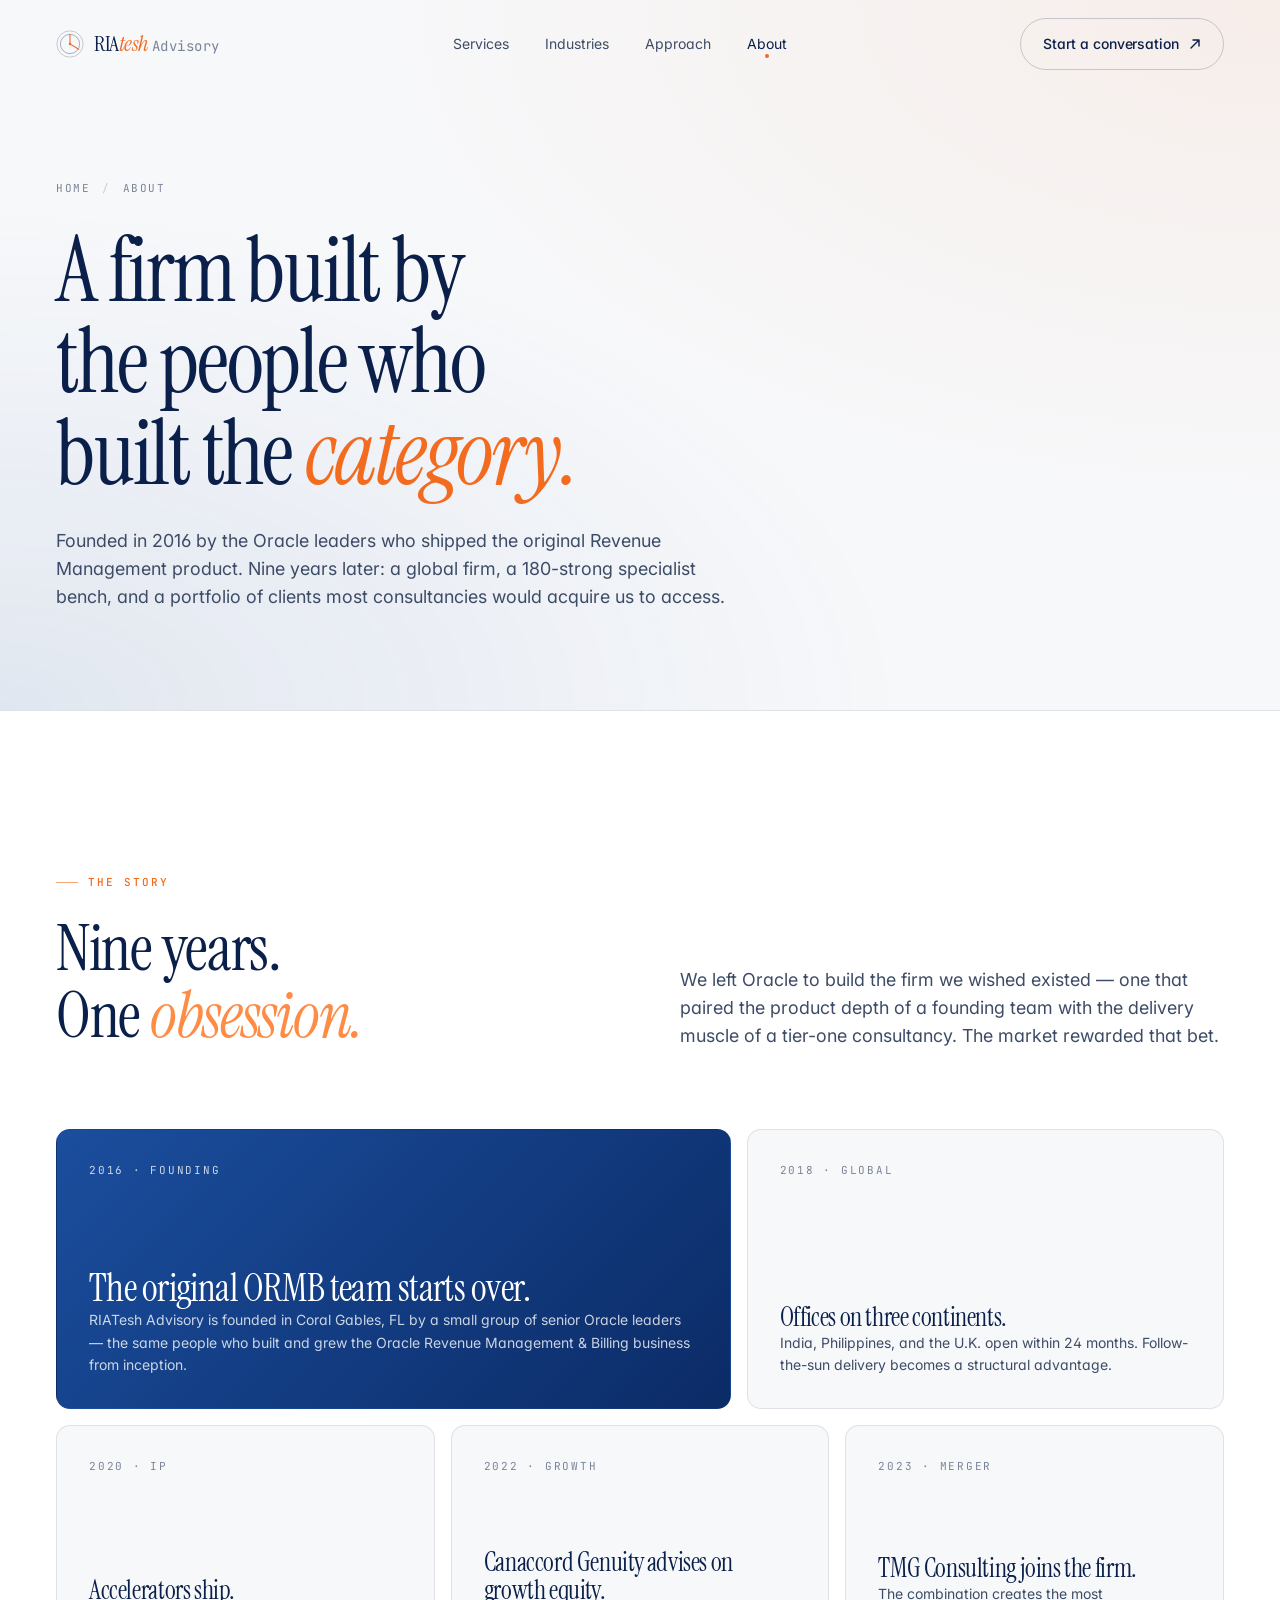
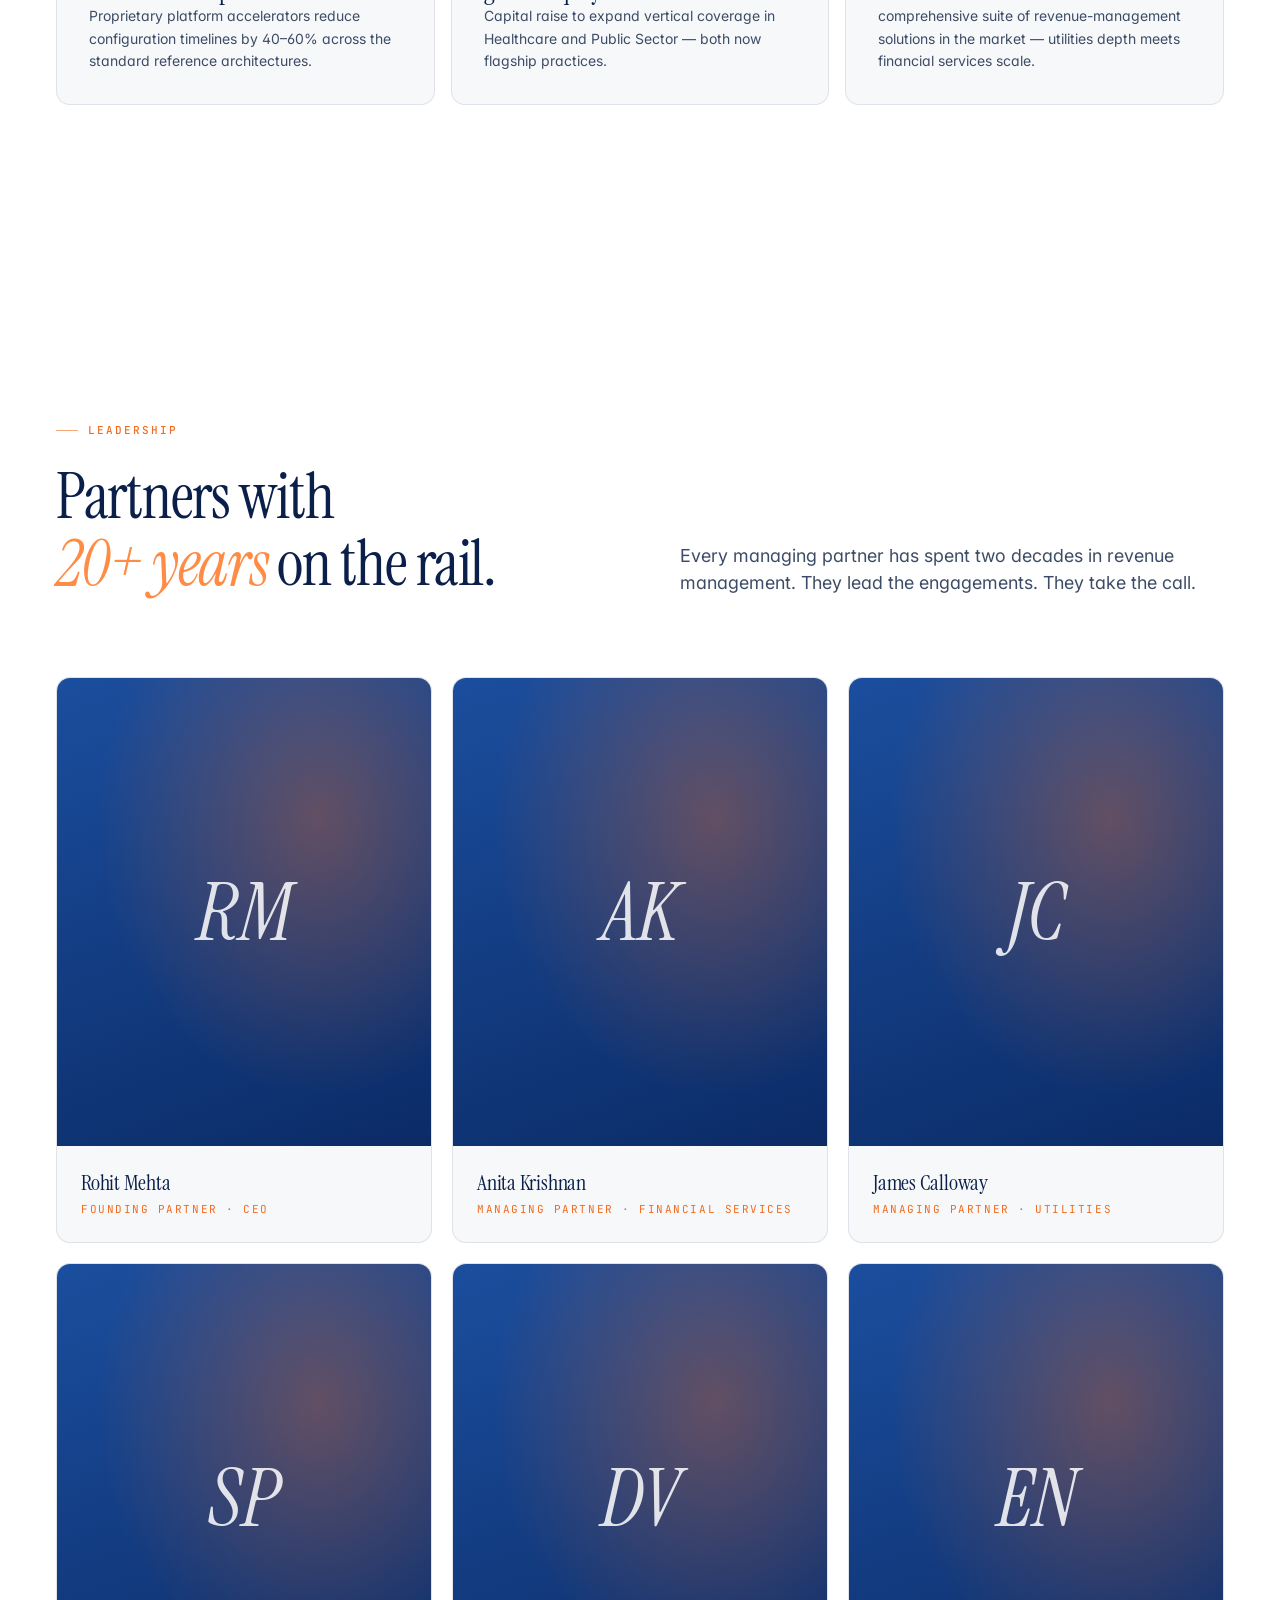
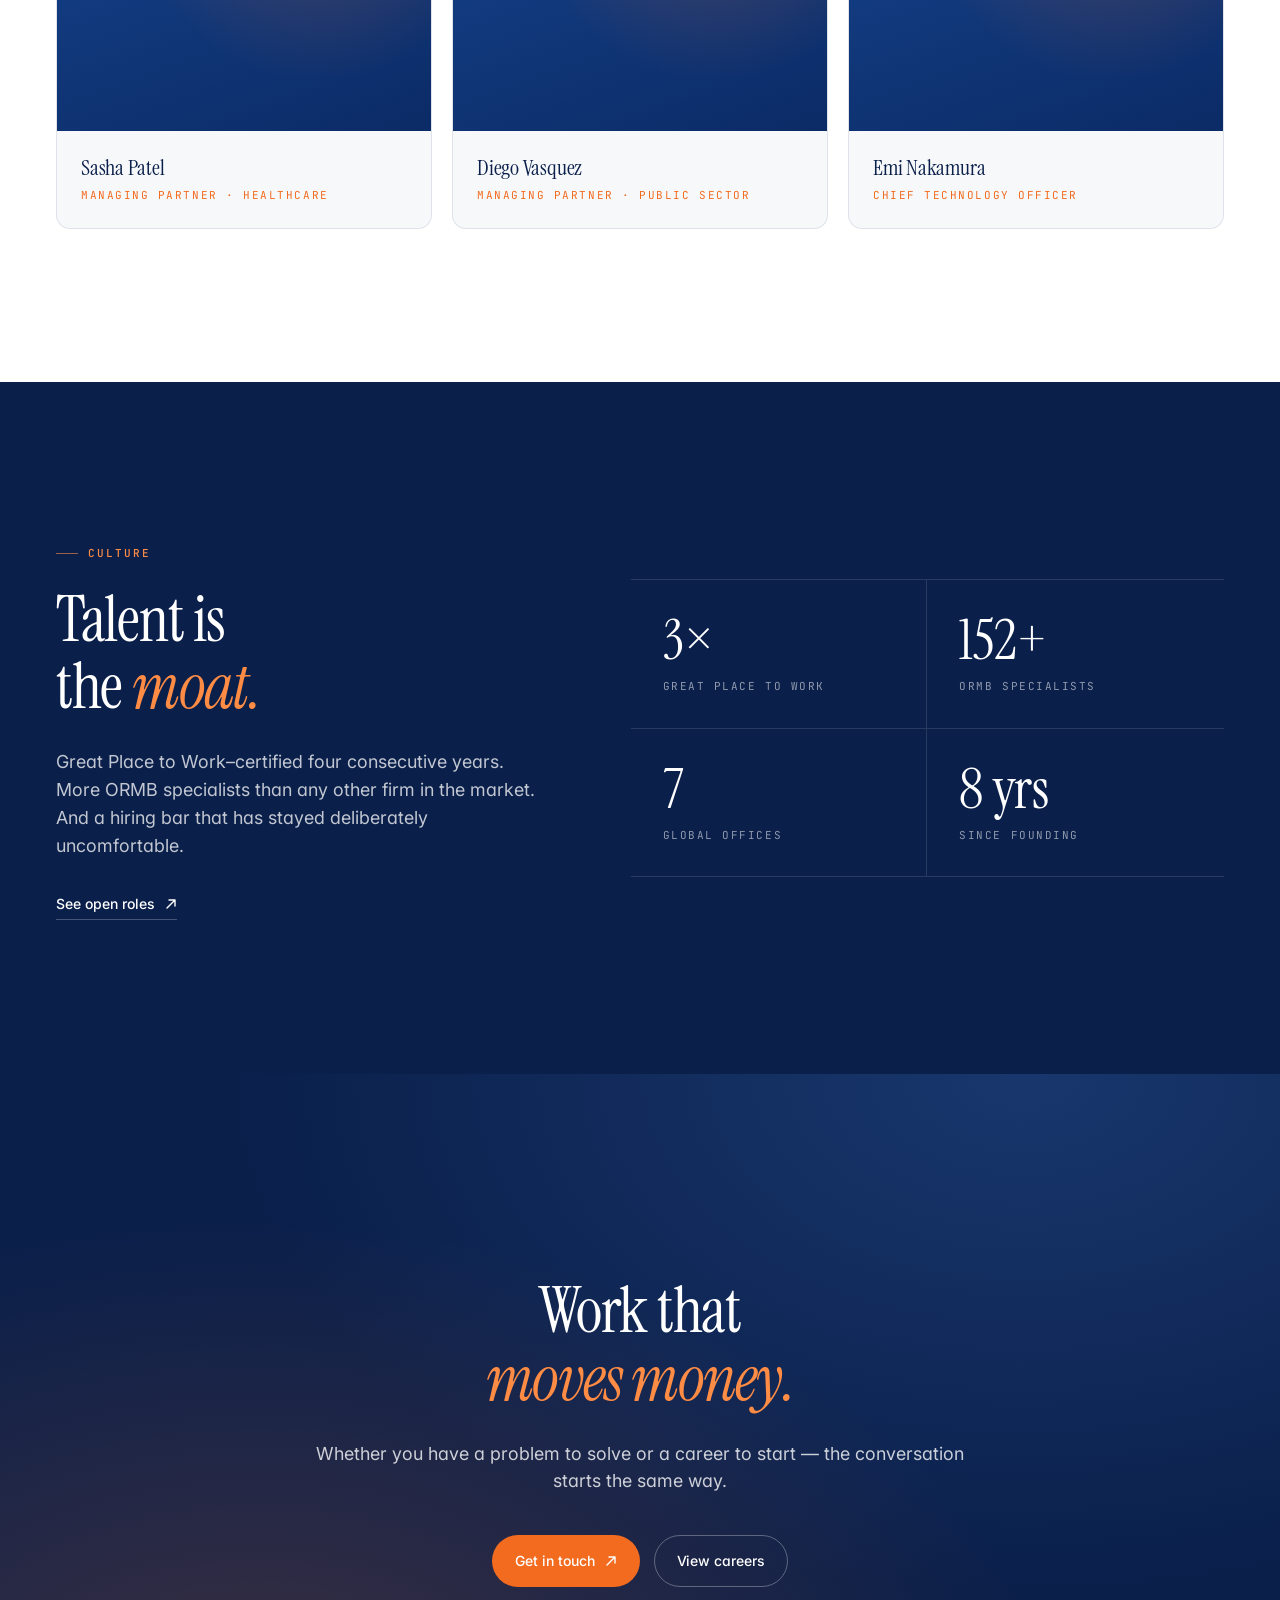
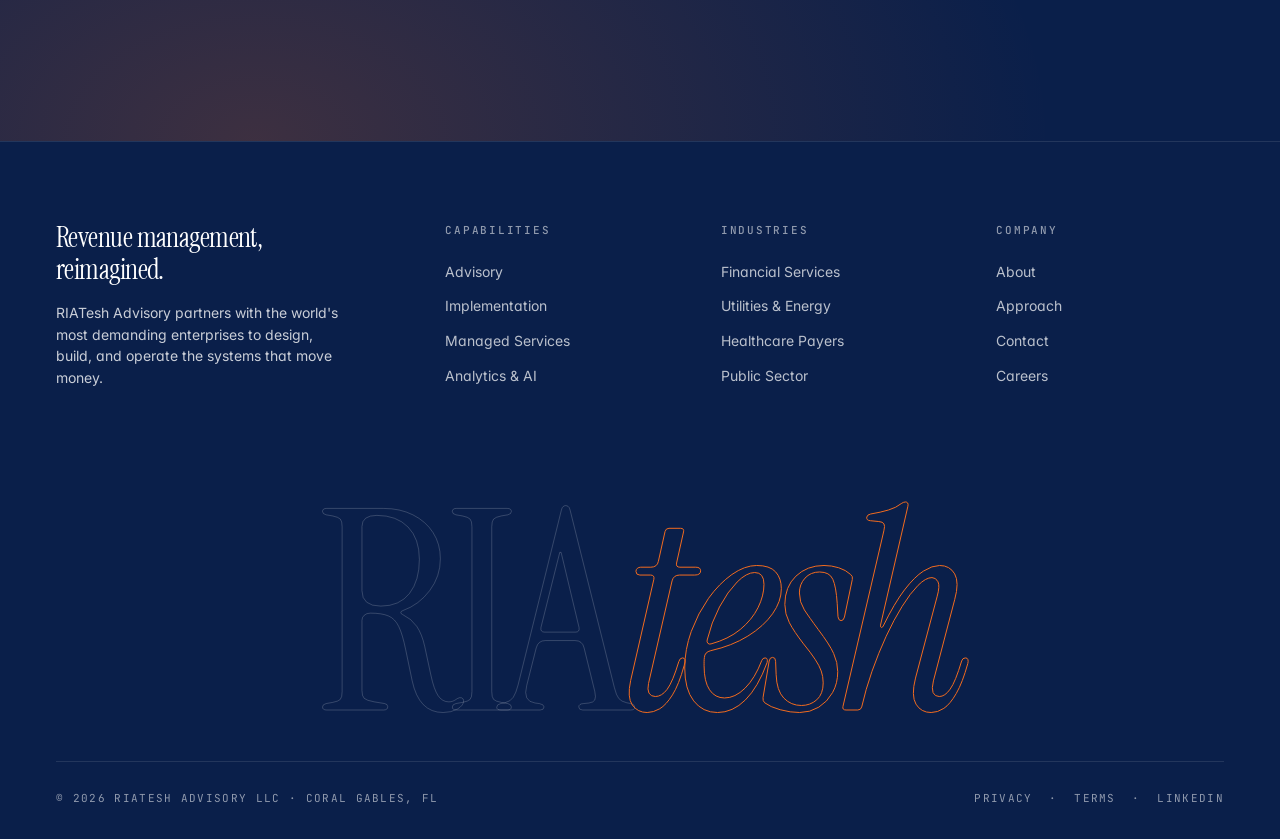
==== commit 3cacf166: "Rebrand to RIATesh Advisory with official RIA blue + orange palette Brand: - Rename "RIA Advisory" →" ====
--- a/about.html
+++ b/about.html
@@ -3,9 +3,9 @@
 <head>
   <meta charset="utf-8" />
   <meta name="viewport" content="width=device-width, initial-scale=1" />
-  <title>About — RIA Advisory</title>
+  <title>About — RIATesh Advisory</title>
   <meta name="description" content="Founded in 2016 by the Oracle leaders who built ORMB. Today: a global consulting firm with the deepest bench of revenue-management specialists in the world." />
-  <meta name="theme-color" content="#0B0D12" />
+  <meta name="theme-color" content="#1B4E9E" />
   <link rel="preconnect" href="https://fonts.googleapis.com" />
   <link rel="preconnect" href="https://fonts.gstatic.com" crossorigin />
   <link href="https://fonts.googleapis.com/css2?family=Instrument+Serif:ital@0;1&family=Inter:wght@300;400;500;600&family=JetBrains+Mono:wght@400;500&display=swap" rel="stylesheet" />
@@ -21,11 +21,11 @@
           <svg viewBox="0 0 64 64" fill="none" aria-hidden="true">
             <circle cx="32" cy="32" r="30" stroke="currentColor" stroke-width="1.4" opacity="0.35"/>
             <circle cx="32" cy="32" r="22" stroke="currentColor" stroke-width="1.4" opacity="0.55"/>
-            <path d="M32 10 L32 32 L52 44" stroke="#D4B97A" stroke-width="2.4" stroke-linecap="round"/>
-            <circle cx="32" cy="32" r="2.8" fill="#D4B97A"/>
+            <path d="M32 10 L32 32 L52 44" stroke="#F26B1F" stroke-width="2.4" stroke-linecap="round"/>
+            <circle cx="32" cy="32" r="2.8" fill="#F26B1F"/>
           </svg>
         </span>
-        <span class="logo-text">R<em>I</em>A <span style="color: var(--ink-muted); font-size: 14px; letter-spacing: 0.04em; font-family: var(--font-mono); font-style: normal;">Advisory</span></span>
+        <span class="logo-text">RIA<em>tesh</em> <span style="color: var(--ink-muted); font-size: 14px; letter-spacing: 0.04em; font-family: var(--font-mono); font-style: normal;">Advisory</span></span>
       </a>
       <nav>
         <ul class="nav-links">
@@ -90,7 +90,7 @@
           <div><div class="num">2016 · FOUNDING</div></div>
           <div>
             <h3>The original ORMB team starts over.</h3>
-            <p>RIA Advisory is founded in Coral Gables, FL by a small group of senior Oracle leaders — the same people who built and grew the Oracle Revenue Management &amp; Billing business from inception.</p>
+            <p>RIATesh Advisory is founded in Coral Gables, FL by a small group of senior Oracle leaders — the same people who built and grew the Oracle Revenue Management &amp; Billing business from inception.</p>
           </div>
         </article>
 
@@ -214,19 +214,19 @@
         <div data-reveal data-reveal-delay="1" style="display: grid; grid-template-columns: 1fr 1fr; gap: 0; border-top: 1px solid var(--line-light); border-bottom: 1px solid var(--line-light);">
           <div style="padding: 32px; border-right: 1px solid var(--line-light); border-bottom: 1px solid var(--line-light);">
             <div style="font-family: var(--font-serif); font-size: 56px; line-height: 1; color: var(--ink-dark);"><span data-count="4">0</span>×</div>
-            <div style="font-family: var(--font-mono); font-size: 11px; letter-spacing: 0.14em; text-transform: uppercase; color: rgba(11,13,18,0.55); margin-top: 10px;">Great Place to Work</div>
+            <div style="font-family: var(--font-mono); font-size: 11px; letter-spacing: 0.14em; text-transform: uppercase; color: rgba(255,255,255,0.55); margin-top: 10px;">Great Place to Work</div>
           </div>
           <div style="padding: 32px; border-bottom: 1px solid var(--line-light);">
             <div style="font-family: var(--font-serif); font-size: 56px; line-height: 1; color: var(--ink-dark);"><span data-count="180" data-suffix="+">0</span></div>
-            <div style="font-family: var(--font-mono); font-size: 11px; letter-spacing: 0.14em; text-transform: uppercase; color: rgba(11,13,18,0.55); margin-top: 10px;">ORMB specialists</div>
+            <div style="font-family: var(--font-mono); font-size: 11px; letter-spacing: 0.14em; text-transform: uppercase; color: rgba(255,255,255,0.55); margin-top: 10px;">ORMB specialists</div>
           </div>
           <div style="padding: 32px; border-right: 1px solid var(--line-light);">
             <div style="font-family: var(--font-serif); font-size: 56px; line-height: 1; color: var(--ink-dark);"><span data-count="8">0</span></div>
-            <div style="font-family: var(--font-mono); font-size: 11px; letter-spacing: 0.14em; text-transform: uppercase; color: rgba(11,13,18,0.55); margin-top: 10px;">Global offices</div>
+            <div style="font-family: var(--font-mono); font-size: 11px; letter-spacing: 0.14em; text-transform: uppercase; color: rgba(255,255,255,0.55); margin-top: 10px;">Global offices</div>
           </div>
           <div style="padding: 32px;">
             <div style="font-family: var(--font-serif); font-size: 56px; line-height: 1; color: var(--ink-dark);"><span data-count="9">0</span> yrs</div>
-            <div style="font-family: var(--font-mono); font-size: 11px; letter-spacing: 0.14em; text-transform: uppercase; color: rgba(11,13,18,0.55); margin-top: 10px;">Since founding</div>
+            <div style="font-family: var(--font-mono); font-size: 11px; letter-spacing: 0.14em; text-transform: uppercase; color: rgba(255,255,255,0.55); margin-top: 10px;">Since founding</div>
           </div>
         </div>
       </div>
@@ -254,7 +254,7 @@
       <div class="footer-top">
         <div class="footer-brand">
           <h4>Revenue management, reimagined.</h4>
-          <p>RIA Advisory partners with the world's most demanding enterprises to design, build, and operate the systems that move money.</p>
+          <p>RIATesh Advisory partners with the world's most demanding enterprises to design, build, and operate the systems that move money.</p>
         </div>
         <div class="footer-col">
           <h5>Capabilities</h5>
@@ -284,9 +284,9 @@
           </ul>
         </div>
       </div>
-      <div class="brand-mark-lg">R<em>I</em>A</div>
+      <div class="brand-mark-lg">RIA<em>tesh</em></div>
       <div class="footer-bottom">
-        <div>© <span id="y">2026</span> RIA Advisory LLC · Coral Gables, FL</div>
+        <div>© <span id="y">2026</span> RIATesh Advisory LLC · Coral Gables, FL</div>
         <div><a href="#">Privacy</a> &nbsp;·&nbsp; <a href="#">Terms</a> &nbsp;·&nbsp; <a href="#">LinkedIn</a></div>
       </div>
     </div>
--- a/assets/css/styles.css
+++ b/assets/css/styles.css
@@ -3,27 +3,38 @@
    ============================================================ */
 
 :root {
-  /* Palette */
-  --bg: #0B0D12;
-  --bg-elev: #11141B;
-  --bg-soft: #161A23;
-  --bg-light: #F6F3EC;
-  --bg-light-soft: #EFEBE1;
-  --ink: #F5F1EA;
-  --ink-soft: #C9C5BC;
-  --ink-muted: #8B8E97;
-  --ink-dark: #0B0D12;
-  --line: rgba(245, 241, 234, 0.08);
-  --line-strong: rgba(245, 241, 234, 0.16);
-  --line-light: rgba(11, 13, 18, 0.08);
-
-  /* Accents */
-  --gold: #D4B97A;
-  --gold-soft: #E8D4A2;
-  --gold-deep: #A88A4B;
-  --blue: #6A8BFF;
-  --blue-deep: #3E5BD9;
-  --rust: #C97A4A;
+  /* RIATesh Advisory brand palette — official blue + orange on white */
+  --bg: #FFFFFF;
+  --bg-elev: #F7F8FA;
+  --bg-soft: #EEF1F5;
+  --bg-dark: #0A1F4A;          /* deep brand blue for contrast sections */
+  --bg-dark-soft: #0F2A5F;
+
+  --ink: #0A1F4A;              /* deep brand-blue for text */
+  --ink-soft: #3D4C66;
+  --ink-muted: #7A8499;
+  --ink-on-dark: #FFFFFF;
+  --ink-dark: #FFFFFF;         /* legacy alias — text color on dark surfaces */
+
+  --line: rgba(10, 31, 74, 0.10);
+  --line-strong: rgba(10, 31, 74, 0.20);
+  --line-light: rgba(10, 31, 74, 0.10);
+  --line-on-dark: rgba(255, 255, 255, 0.14);
+  --line-on-dark-strong: rgba(255, 255, 255, 0.26);
+
+  /* Brand accents */
+  --blue: #1B4E9E;             /* RIA primary blue */
+  --blue-soft: #3A6EBF;
+  --blue-deep: #0B2B66;
+  --orange: #F26B1F;           /* RIA accent orange */
+  --orange-soft: #FF8C45;
+  --orange-deep: #C84F00;
+
+  /* Legacy gold aliases now mapped to brand orange so existing rules keep working */
+  --gold: var(--orange);
+  --gold-soft: var(--orange-soft);
+  --gold-deep: var(--orange-deep);
+  --rust: var(--orange-deep);
 
   /* Type */
   --font-serif: "Instrument Serif", "GT Sectra", "New York", Georgia, serif;
@@ -58,6 +69,22 @@
   -moz-osx-font-smoothing: grayscale;
   overflow-x: hidden;
   font-feature-settings: "ss01", "cv11";
+}
+
+p { color: var(--ink-soft); }
+
+/* Helper: any section with .on-dark inverts ink-related vars within scope */
+.on-dark {
+  --bg: var(--bg-dark);
+  --bg-elev: var(--bg-dark-soft);
+  --bg-soft: var(--bg-dark-soft);
+  --ink: var(--ink-on-dark);
+  --ink-soft: rgba(255, 255, 255, 0.78);
+  --ink-muted: rgba(255, 255, 255, 0.55);
+  --line: var(--line-on-dark);
+  --line-strong: var(--line-on-dark-strong);
+  background: var(--bg-dark);
+  color: var(--ink-on-dark);
 }
 
 img, svg { display: block; max-width: 100%; }
@@ -161,22 +188,25 @@
 }
 
 .btn-primary {
-  background: var(--ink);
-  color: var(--ink-dark);
-}
-.btn-primary:hover { background: var(--gold); transform: translateY(-1px); }
+  background: var(--blue);
+  color: #fff;
+}
+.btn-primary:hover { background: var(--blue-deep); transform: translateY(-1px); }
 
 .btn-ghost {
   border-color: var(--line-strong);
   color: var(--ink);
 }
-.btn-ghost:hover { border-color: var(--ink-soft); background: rgba(245,241,234,0.04); }
-
+.btn-ghost:hover { border-color: var(--ink); background: rgba(10,31,74,0.04); }
+
+.on-dark .btn-ghost:hover { background: rgba(255,255,255,0.06); }
+
+/* Primary CTA — brand orange */
 .btn-gold {
-  background: var(--gold);
-  color: var(--ink-dark);
-}
-.btn-gold:hover { background: var(--gold-soft); transform: translateY(-1px); }
+  background: var(--orange);
+  color: #fff;
+}
+.btn-gold:hover { background: var(--orange-deep); transform: translateY(-1px); color: #fff; }
 
 .btn .arrow { transition: transform 0.4s var(--ease); }
 .btn:hover .arrow { transform: translate(3px, -3px); }
@@ -218,9 +248,9 @@
   border-bottom: 1px solid transparent;
 }
 .nav.is-scrolled::before {
-  background: rgba(11, 13, 18, 0.72);
-  backdrop-filter: blur(18px) saturate(180%);
-  -webkit-backdrop-filter: blur(18px) saturate(180%);
+  background: rgba(255, 255, 255, 0.78);
+  backdrop-filter: blur(20px) saturate(180%);
+  -webkit-backdrop-filter: blur(20px) saturate(180%);
   border-bottom-color: var(--line);
 }
 .nav.is-scrolled { padding: 14px 0; }
@@ -361,7 +391,7 @@
   right: -10%;
   width: 60%;
   height: 80%;
-  background: radial-gradient(ellipse at center, rgba(212,185,122,0.18), transparent 60%);
+  background: radial-gradient(ellipse at center, rgba(242, 107, 31, 0.10), transparent 60%);
   filter: blur(60px);
 }
 .hero-bg::after {
@@ -371,7 +401,7 @@
   left: -10%;
   width: 60%;
   height: 70%;
-  background: radial-gradient(ellipse at center, rgba(106,139,255,0.12), transparent 60%);
+  background: radial-gradient(ellipse at center, rgba(27, 78, 158, 0.10), transparent 60%);
   filter: blur(60px);
 }
 
@@ -473,7 +503,7 @@
   padding: 32px 0;
   border-top: 1px solid var(--line);
   border-bottom: 1px solid var(--line);
-  background: rgba(245,241,234,0.015);
+  background: var(--bg-elev);
   overflow: hidden;
   position: relative;
 }
@@ -499,7 +529,7 @@
   transform: translateY(-50%);
   width: 80px;
   height: 100%;
-  background: linear-gradient(to right, var(--bg), transparent);
+  background: linear-gradient(to right, var(--bg-elev), transparent);
 }
 .marquee-track {
   display: flex;
@@ -569,9 +599,10 @@
   gap: 24px;
 }
 .bento-card:hover {
-  border-color: var(--line-strong);
-  background: var(--bg-soft);
+  border-color: var(--blue);
+  background: var(--bg);
   transform: translateY(-2px);
+  box-shadow: 0 12px 40px -16px rgba(10, 31, 74, 0.18);
 }
 .bento-card .num {
   font-family: var(--font-mono);
@@ -612,9 +643,23 @@
 
 .bento-card.feature {
   background:
-    radial-gradient(ellipse at top right, rgba(212,185,122,0.15), transparent 50%),
-    var(--bg-elev);
-}
+    linear-gradient(135deg, var(--blue) 0%, var(--blue-deep) 100%);
+  color: var(--ink-on-dark);
+  border-color: transparent;
+}
+.bento-card.feature .num,
+.bento-card.feature p { color: rgba(255,255,255,0.78); }
+.bento-card.feature h3 { color: #fff; }
+.bento-card.feature .glyph {
+  background: rgba(255,255,255,0.12);
+  border-color: rgba(255,255,255,0.24);
+  color: var(--orange-soft);
+}
+.bento-card.feature .tag {
+  color: rgba(255,255,255,0.78);
+  border-color: rgba(255,255,255,0.24);
+}
+.bento-card.feature:hover { box-shadow: 0 16px 50px -16px rgba(11, 43, 102, 0.5); }
 .bento-card.feature h3 { font-size: clamp(28px, 3vw, 44px); }
 
 @media (max-width: 880px) {
@@ -629,23 +674,32 @@
   border-radius: 12px;
   display: grid;
   place-items: center;
-  background: rgba(212,185,122,0.1);
-  border: 1px solid rgba(212,185,122,0.2);
-  color: var(--gold);
+  background: rgba(242, 107, 31, 0.08);
+  border: 1px solid rgba(242, 107, 31, 0.2);
+  color: var(--orange);
 }
 
 /* ============================================================
    Industries
    ============================================================ */
 
+/* Dark blue contrast section */
 .industries {
-  background: var(--bg-light);
-  color: var(--ink-dark);
-}
-.industries .eyebrow { color: var(--gold-deep); }
-.industries .eyebrow::before { background: var(--gold-deep); }
-.industries p { color: rgba(11,13,18,0.62); }
-.industries h2 em { color: var(--gold-deep); }
+  background: var(--bg-dark);
+  color: var(--ink-on-dark);
+  --bg: var(--bg-dark);
+  --bg-elev: var(--bg-dark-soft);
+  --ink: var(--ink-on-dark);
+  --ink-soft: rgba(255,255,255,0.75);
+  --ink-muted: rgba(255,255,255,0.5);
+  --line: rgba(255,255,255,0.12);
+  --line-strong: rgba(255,255,255,0.24);
+  --line-light: rgba(255,255,255,0.12);
+}
+.industries .eyebrow { color: var(--orange-soft); }
+.industries .eyebrow::before { background: var(--orange-soft); }
+.industries p { color: rgba(255,255,255,0.75); }
+.industries h2 em { color: var(--orange-soft); }
 
 .industry-list {
   border-top: 1px solid var(--line-light);
@@ -668,20 +722,20 @@
   right: -24px;
   top: 0;
   bottom: 0;
-  background: rgba(11,13,18,0.03);
+  background: rgba(255,255,255,0.04);
   border-radius: var(--radius-lg);
   opacity: 0;
   transition: opacity 0.4s var(--ease);
   z-index: -1;
 }
 .industry-row:hover::before { opacity: 1; }
-.industry-row:hover .industry-name { color: var(--gold-deep); }
-.industry-row:hover .arrow-circle { background: var(--ink-dark); color: var(--ink); border-color: var(--ink-dark); }
+.industry-row:hover .industry-name { color: var(--orange-soft); }
+.industry-row:hover .arrow-circle { background: var(--orange); color: #fff; border-color: var(--orange); }
 
 .industry-num {
   font-family: var(--font-mono);
   font-size: 12px;
-  color: rgba(11,13,18,0.4);
+  color: rgba(255,255,255,0.45);
   letter-spacing: 0.1em;
 }
 .industry-name {
@@ -690,8 +744,9 @@
   letter-spacing: -0.02em;
   line-height: 1;
   transition: color 0.4s var(--ease);
-}
-.industry-desc { color: rgba(11,13,18,0.6); font-size: 15px; }
+  color: #fff;
+}
+.industry-desc { color: rgba(255,255,255,0.62); font-size: 15px; }
 .arrow-circle {
   width: 44px;
   height: 44px;
@@ -835,8 +890,10 @@
 
 .quote-section {
   background:
-    radial-gradient(circle at 80% 50%, rgba(212,185,122,0.08), transparent 60%),
-    var(--bg);
+    radial-gradient(circle at 80% 50%, rgba(242,107,31,0.06), transparent 60%),
+    var(--bg-elev);
+  border-top: 1px solid var(--line);
+  border-bottom: 1px solid var(--line);
 }
 
 .quote {
@@ -848,7 +905,7 @@
   font-family: var(--font-serif);
   font-size: 120px;
   line-height: 0.5;
-  color: var(--gold);
+  color: var(--orange);
   font-style: italic;
   margin-bottom: 20px;
 }
@@ -860,7 +917,7 @@
   letter-spacing: -0.015em;
   color: var(--ink);
 }
-.quote blockquote em { font-style: italic; color: var(--gold-soft); }
+.quote blockquote em { font-style: italic; color: var(--blue); }
 .quote-cite {
   margin-top: 40px;
   font-family: var(--font-mono);
@@ -904,11 +961,11 @@
   aspect-ratio: 16/10;
   position: relative;
   overflow: hidden;
-  background: var(--bg-soft);
+  background: linear-gradient(135deg, var(--bg-elev) 0%, var(--bg-soft) 100%);
   display: grid;
   place-items: center;
 }
-.case-visual svg { width: 60%; height: 60%; opacity: 0.55; transition: transform 0.6s var(--ease); }
+.case-visual svg { width: 60%; height: 60%; opacity: 0.85; transition: transform 0.6s var(--ease); }
 .case:hover .case-visual svg { transform: scale(1.05); }
 .case-visual .tag {
   position: absolute;
@@ -918,12 +975,12 @@
   font-size: 10px;
   letter-spacing: 0.14em;
   text-transform: uppercase;
-  background: rgba(11,13,18,0.7);
+  background: rgba(255,255,255,0.92);
   backdrop-filter: blur(8px);
-  border: 1px solid var(--line-strong);
+  border: 1px solid var(--line);
   padding: 6px 10px;
   border-radius: 999px;
-  color: var(--ink-soft);
+  color: var(--blue);
 }
 .case-body { padding: 28px; display: flex; flex-direction: column; gap: 14px; flex: 1; }
 .case-body h3 { font-family: var(--font-serif); font-weight: 400; font-size: 24px; letter-spacing: -0.01em; }
@@ -985,8 +1042,8 @@
 .locations li::before {
   content: "";
   width: 6px; height: 6px; border-radius: 50%;
-  background: var(--gold);
-  box-shadow: 0 0 12px rgba(212,185,122,0.6);
+  background: var(--orange);
+  box-shadow: 0 0 12px rgba(242,107,31,0.55);
   flex-shrink: 0;
 }
 .locations li .country {
@@ -1000,9 +1057,9 @@
   position: relative;
   border-radius: 50%;
   background:
-    radial-gradient(circle at 30% 30%, rgba(212,185,122,0.15), transparent 50%),
-    radial-gradient(circle at 70% 70%, rgba(106,139,255,0.1), transparent 60%),
-    var(--bg-soft);
+    radial-gradient(circle at 30% 30%, rgba(242,107,31,0.10), transparent 50%),
+    radial-gradient(circle at 70% 70%, rgba(27,78,158,0.10), transparent 60%),
+    var(--bg-elev);
   border: 1px solid var(--line-strong);
   overflow: hidden;
   display: grid;
@@ -1013,7 +1070,7 @@
   position: absolute;
   inset: 0;
   background-image:
-    radial-gradient(circle at 1px 1px, rgba(245,241,234,0.12) 1px, transparent 0);
+    radial-gradient(circle at 1px 1px, rgba(10,31,74,0.12) 1px, transparent 0);
   background-size: 14px 14px;
   mask-image: radial-gradient(circle at center, black 30%, transparent 75%);
   -webkit-mask-image: radial-gradient(circle at center, black 30%, transparent 75%);
@@ -1033,14 +1090,30 @@
    CTA
    ============================================================ */
 
-.cta-section { padding: clamp(80px, 12vw, 160px) 0; position: relative; overflow: hidden; }
+.cta-section {
+  padding: clamp(80px, 12vw, 160px) 0;
+  position: relative;
+  overflow: hidden;
+  background: var(--bg-dark);
+  color: var(--ink-on-dark);
+  --ink: var(--ink-on-dark);
+  --ink-soft: rgba(255,255,255,0.78);
+  --ink-muted: rgba(255,255,255,0.55);
+  --line-strong: rgba(255,255,255,0.24);
+}
+.cta-section .eyebrow { color: var(--orange-soft); }
+.cta-section .eyebrow::before { background: var(--orange-soft); }
+.cta-section h2 em { color: var(--orange-soft); }
+.cta-section p { color: rgba(255,255,255,0.78); }
+.cta-section .btn-ghost { color: #fff; border-color: rgba(255,255,255,0.30); }
+.cta-section .btn-ghost:hover { background: rgba(255,255,255,0.08); border-color: rgba(255,255,255,0.6); }
 .cta-section::before {
   content: "";
   position: absolute;
   inset: 0;
   background:
-    radial-gradient(ellipse at 20% 100%, rgba(212,185,122,0.2), transparent 50%),
-    radial-gradient(ellipse at 80% 0%, rgba(106,139,255,0.12), transparent 50%);
+    radial-gradient(ellipse at 20% 100%, rgba(242,107,31,0.22), transparent 55%),
+    radial-gradient(ellipse at 80% 0%, rgba(58,110,191,0.30), transparent 55%);
   pointer-events: none;
 }
 .cta-inner {
@@ -1058,12 +1131,23 @@
    ============================================================ */
 
 .footer {
-  border-top: 1px solid var(--line);
+  border-top: 1px solid rgba(255,255,255,0.10);
   padding-top: 80px;
   padding-bottom: 32px;
-  background: var(--bg);
-  position: relative;
-}
+  background: var(--bg-dark);
+  color: var(--ink-on-dark);
+  position: relative;
+  --ink: var(--ink-on-dark);
+  --ink-soft: rgba(255,255,255,0.78);
+  --ink-muted: rgba(255,255,255,0.55);
+  --line: rgba(255,255,255,0.10);
+  --line-strong: rgba(255,255,255,0.24);
+}
+.footer h4, .footer h5 { color: #fff; }
+.footer .footer-col a { color: rgba(255,255,255,0.72); }
+.footer .footer-col a:hover { color: var(--orange-soft); }
+.footer .footer-bottom a { color: rgba(255,255,255,0.55); }
+.footer .footer-bottom a:hover { color: #fff; }
 
 .footer-top {
   display: grid;
@@ -1125,13 +1209,13 @@
   line-height: 0.9;
   letter-spacing: -0.04em;
   color: transparent;
-  -webkit-text-stroke: 1px var(--line-strong);
+  -webkit-text-stroke: 1px rgba(255,255,255,0.18);
   text-align: center;
   padding: 40px 0 20px;
   user-select: none;
   pointer-events: none;
 }
-.brand-mark-lg em { font-style: italic; -webkit-text-stroke-color: var(--gold-deep); }
+.brand-mark-lg em { font-style: italic; -webkit-text-stroke-color: var(--orange); }
 
 /* ============================================================
    Inner page header (sub-hero)
@@ -1143,12 +1227,15 @@
   position: relative;
   overflow: hidden;
   border-bottom: 1px solid var(--line);
+  background: var(--bg-elev);
 }
 .page-hero::before {
   content: "";
   position: absolute;
   inset: 0;
-  background: radial-gradient(ellipse at 50% 100%, rgba(212,185,122,0.12), transparent 60%);
+  background:
+    radial-gradient(ellipse at 0% 100%, rgba(27,78,158,0.10), transparent 50%),
+    radial-gradient(ellipse at 100% 0%, rgba(242,107,31,0.08), transparent 50%);
 }
 .page-hero-inner { position: relative; }
 .page-hero .breadcrumb {
@@ -1171,7 +1258,7 @@
   max-width: 16ch;
   margin-bottom: 28px;
 }
-.page-hero h1 em { font-style: italic; color: var(--gold-soft); }
+.page-hero h1 em { font-style: italic; color: var(--orange); }
 .page-hero .lead { max-width: 62ch; font-size: clamp(17px, 1.4vw, 21px); }
 
 /* ============================================================
@@ -1271,17 +1358,18 @@
   color: var(--ink-muted);
 }
 .field input, .field textarea, .field select {
-  background: var(--bg);
+  background: #fff;
   border: 1px solid var(--line);
   border-radius: 8px;
   padding: 14px 16px;
   color: var(--ink);
   font: inherit;
-  transition: border-color 0.3s var(--ease);
+  transition: border-color 0.3s var(--ease), box-shadow 0.3s var(--ease);
 }
 .field input:focus, .field textarea:focus, .field select:focus {
   outline: none;
-  border-color: var(--gold);
+  border-color: var(--blue);
+  box-shadow: 0 0 0 3px rgba(27,78,158,0.12);
 }
 .field textarea { resize: vertical; min-height: 120px; }
 
@@ -1308,7 +1396,7 @@
 .team-portrait {
   aspect-ratio: 4/5;
   position: relative;
-  background: linear-gradient(180deg, var(--bg-soft), var(--bg));
+  background: linear-gradient(160deg, var(--blue) 0%, var(--blue-deep) 100%);
   overflow: hidden;
   display: grid;
   place-items: center;
@@ -1317,15 +1405,17 @@
   font-family: var(--font-serif);
   font-size: 80px;
   font-style: italic;
-  color: var(--gold-soft);
-  opacity: 0.6;
+  color: #fff;
+  opacity: 0.85;
+  position: relative;
+  z-index: 2;
 }
 .team-portrait::before {
   content: "";
   position: absolute;
   inset: 0;
   background:
-    radial-gradient(ellipse at 50% 30%, rgba(212,185,122,0.15), transparent 60%);
+    radial-gradient(ellipse at 70% 30%, rgba(242,107,31,0.35), transparent 60%);
 }
 .team-meta { padding: 24px; }
 .team-meta h3 { font-family: var(--font-serif); font-weight: 400; font-size: 22px; }
@@ -1375,3 +1465,208 @@
     transition-duration: 0.01ms !important;
   }
 }
+
+/* ============================================================
+   Mobile pass — phones (≤ 720px) and tight phones (≤ 480px)
+   ============================================================ */
+
+html, body { overflow-x: hidden; max-width: 100vw; }
+
+@media (max-width: 720px) {
+  :root { --gutter: 20px; }
+
+  body { font-size: 15px; }
+
+  /* Type scale */
+  .display { font-size: clamp(40px, 11vw, 56px) !important; line-height: 1.04; letter-spacing: -0.02em; }
+  h2 { font-size: clamp(28px, 7.5vw, 38px) !important; line-height: 1.08; }
+  .lead { font-size: 15.5px; line-height: 1.55; }
+  .eyebrow { font-size: 10px; letter-spacing: 0.16em; }
+  .eyebrow::before { width: 16px; }
+
+  /* Section spacing */
+  .section { padding: 64px 0; }
+  .section-sm { padding: 48px 0; }
+  .section-head { gap: 18px; margin-bottom: 32px; }
+  .container { padding-left: var(--gutter); padding-right: var(--gutter); }
+
+  /* Nav */
+  .nav { padding: 12px 0; }
+  .nav.is-scrolled { padding: 10px 0; }
+  .logo { font-size: 19px; }
+  .logo-mark { width: 24px; height: 24px; }
+  .logo-text span { display: none; }
+  .nav-cta .btn { display: none; }
+
+  /* Mobile menu */
+  .mobile-menu { padding: 90px var(--gutter) 32px; }
+  .mobile-menu a { font-size: 30px; padding: 14px 0; }
+
+  /* Hero */
+  .hero {
+    min-height: 0;
+    padding-top: 110px;
+    padding-bottom: 64px;
+  }
+  .hero-content { grid-template-columns: 1fr; gap: 36px; align-items: start; }
+  .hero-headline .eyebrow { margin-bottom: 18px; }
+  .hero-headline .display { margin-bottom: 22px; }
+  .hero-headline .lead { margin-bottom: 28px; }
+  .hero-actions { gap: 10px; }
+  .hero-actions .btn { padding: 12px 18px; font-size: 13px; }
+
+  /* Hero side: horizontal 3-up, smaller numbers */
+  .hero-side {
+    border-left: 0;
+    padding-left: 0;
+    border-top: 1px solid var(--line);
+    padding-top: 28px;
+    flex-direction: row;
+    gap: 0;
+    justify-content: space-between;
+  }
+  .hero-stat { flex: 1; padding-right: 12px; border-right: 1px solid var(--line); }
+  .hero-stat:last-child { border-right: 0; padding-right: 0; }
+  .hero-stat:nth-child(n+2) { padding-left: 12px; }
+  .hero-stat .num { font-size: 32px; }
+  .hero-stat .label { font-size: 9px; letter-spacing: 0.1em; margin-top: 6px; }
+
+  .scroll-indicator { display: none; }
+  .grid-overlay { background-size: 48px 48px; opacity: 0.35; }
+
+  /* Marquee */
+  .marquee { padding: 20px 0; }
+  .marquee-label { display: none; }
+  .marquee-track { padding-left: 0; gap: 48px; }
+  .marquee-item { font-size: 18px; gap: 48px; }
+
+  /* Bento */
+  .bento { gap: 12px; }
+  .bento-card { min-height: 0; padding: 24px; gap: 18px; }
+  .bento-card.feature h3 { font-size: 26px; }
+  .bento-card h3 { font-size: 22px; }
+  .bento-card p { font-size: 14px; }
+  .glyph { width: 40px; height: 40px; border-radius: 10px; }
+
+  /* Industries */
+  .industry-row {
+    grid-template-columns: 32px 1fr 36px;
+    gap: 14px;
+    padding: 24px 0;
+  }
+  .industry-desc { display: none; }
+  .industry-name { font-size: 26px; letter-spacing: -0.015em; }
+  .industry-num { font-size: 10px; }
+  .arrow-circle { width: 36px; height: 36px; }
+
+  /* Stats — single column on phone */
+  .stats { grid-template-columns: 1fr !important; }
+  .stat {
+    border-right: 0 !important;
+    border-bottom: 1px solid var(--line);
+    padding: 28px 0;
+    gap: 8px;
+  }
+  .stat:last-child { border-bottom: 0; }
+  .stat .v { font-size: 44px; }
+  .stat .l { font-size: 10px; }
+  .stat .d { font-size: 13px; }
+
+  /* Approach */
+  .approach-grid { gap: 14px; }
+  .approach-card { min-height: 0; padding: 28px 22px; gap: 14px; }
+  .approach-card .num { font-size: 56px; }
+  .approach-card h3 { font-size: 26px; }
+  .approach-card p { font-size: 14px; }
+
+  /* Quote */
+  .quote-mark { font-size: 80px; margin-bottom: 10px; }
+  .quote blockquote { font-size: 24px; line-height: 1.25; }
+  .quote-cite { margin-top: 24px; font-size: 11px; }
+
+  /* Cases */
+  .cases { gap: 14px; }
+  .case-body { padding: 22px; gap: 12px; }
+  .case-body h3 { font-size: 21px; }
+  .case-meta { flex-wrap: wrap; gap: 12px; padding-top: 14px; }
+  .case-meta .metric { flex: 1 0 auto; min-width: 70px; }
+  .case-meta .metric .v { font-size: 19px; }
+
+  /* Global section */
+  .globe-section { grid-template-columns: 1fr; gap: 32px; }
+  .globe-visual { display: none; }
+  .locations { grid-template-columns: 1fr; }
+  .locations li { padding: 16px 0; }
+
+  /* CTA */
+  .cta-section { padding: 72px 0; }
+  .cta-actions { flex-direction: column; align-items: stretch; gap: 10px; }
+  .cta-actions .btn { justify-content: center; }
+
+  /* Footer */
+  .footer { padding-top: 56px; }
+  .footer-top { grid-template-columns: 1fr 1fr; gap: 28px 24px; padding-bottom: 36px; }
+  .footer-brand { grid-column: span 2; }
+  .footer-brand h4 { font-size: 22px; }
+  .footer-col h5 { margin-bottom: 14px; }
+  .brand-mark-lg { font-size: 30vw; padding: 12px 0 8px; }
+  .footer-bottom { font-size: 10px; flex-direction: column; align-items: flex-start; gap: 8px; }
+
+  /* Inner page hero */
+  .page-hero { padding-top: 120px; padding-bottom: 56px; }
+  .page-hero h1 { font-size: clamp(36px, 11vw, 52px) !important; line-height: 1.04; margin-bottom: 18px; }
+  .page-hero .breadcrumb { margin-bottom: 18px; font-size: 10px; }
+  .page-hero .lead { font-size: 16px; }
+
+  /* Service blocks */
+  .service-block { grid-template-columns: 1fr; gap: 14px; padding: 36px 0; }
+  .service-block h2 { font-size: 28px !important; }
+  .service-block .label { font-size: 10px; }
+  .service-block .right { gap: 16px; }
+  .service-block .right p { font-size: 15px; }
+  .service-block .pill { font-size: 12px; padding: 6px 11px; }
+
+  /* Team */
+  .team-grid { grid-template-columns: 1fr 1fr; gap: 12px; }
+  .team-portrait .initials { font-size: 60px; }
+  .team-meta { padding: 18px; }
+  .team-meta h3 { font-size: 18px; }
+  .team-meta .role { font-size: 10px; }
+
+  /* Contact form */
+  .contact-grid { grid-template-columns: 1fr; gap: 32px; }
+  .form { padding: 22px; gap: 16px; border-radius: 10px; }
+  .form-row { grid-template-columns: 1fr; gap: 14px; }
+  .field input, .field textarea, .field select { padding: 12px 14px; font-size: 16px; }
+  .contact-info .block .v { font-size: 19px; }
+
+  /* Buttons full-width-feeling on small phones */
+  .btn { padding: 13px 18px; font-size: 13px; }
+}
+
+@media (max-width: 420px) {
+  :root { --gutter: 16px; }
+
+  .display { font-size: 38px !important; }
+  h2 { font-size: 26px !important; }
+  .page-hero h1 { font-size: 36px !important; }
+
+  .hero-stat .num { font-size: 26px; }
+  .hero-stat .label { font-size: 8.5px; }
+
+  .industry-name { font-size: 22px; }
+  .approach-card h3 { font-size: 22px; }
+  .stat .v { font-size: 36px; }
+
+  .marquee-item { font-size: 16px; gap: 36px; }
+  .marquee-track { gap: 36px; }
+
+  .footer-top { grid-template-columns: 1fr; }
+  .footer-brand { grid-column: span 1; }
+
+  .case-meta { gap: 10px; }
+  .case-meta .metric .v { font-size: 17px; }
+  .case-meta .metric .l { font-size: 8.5px; }
+
+  .team-grid { grid-template-columns: 1fr; }
+}
